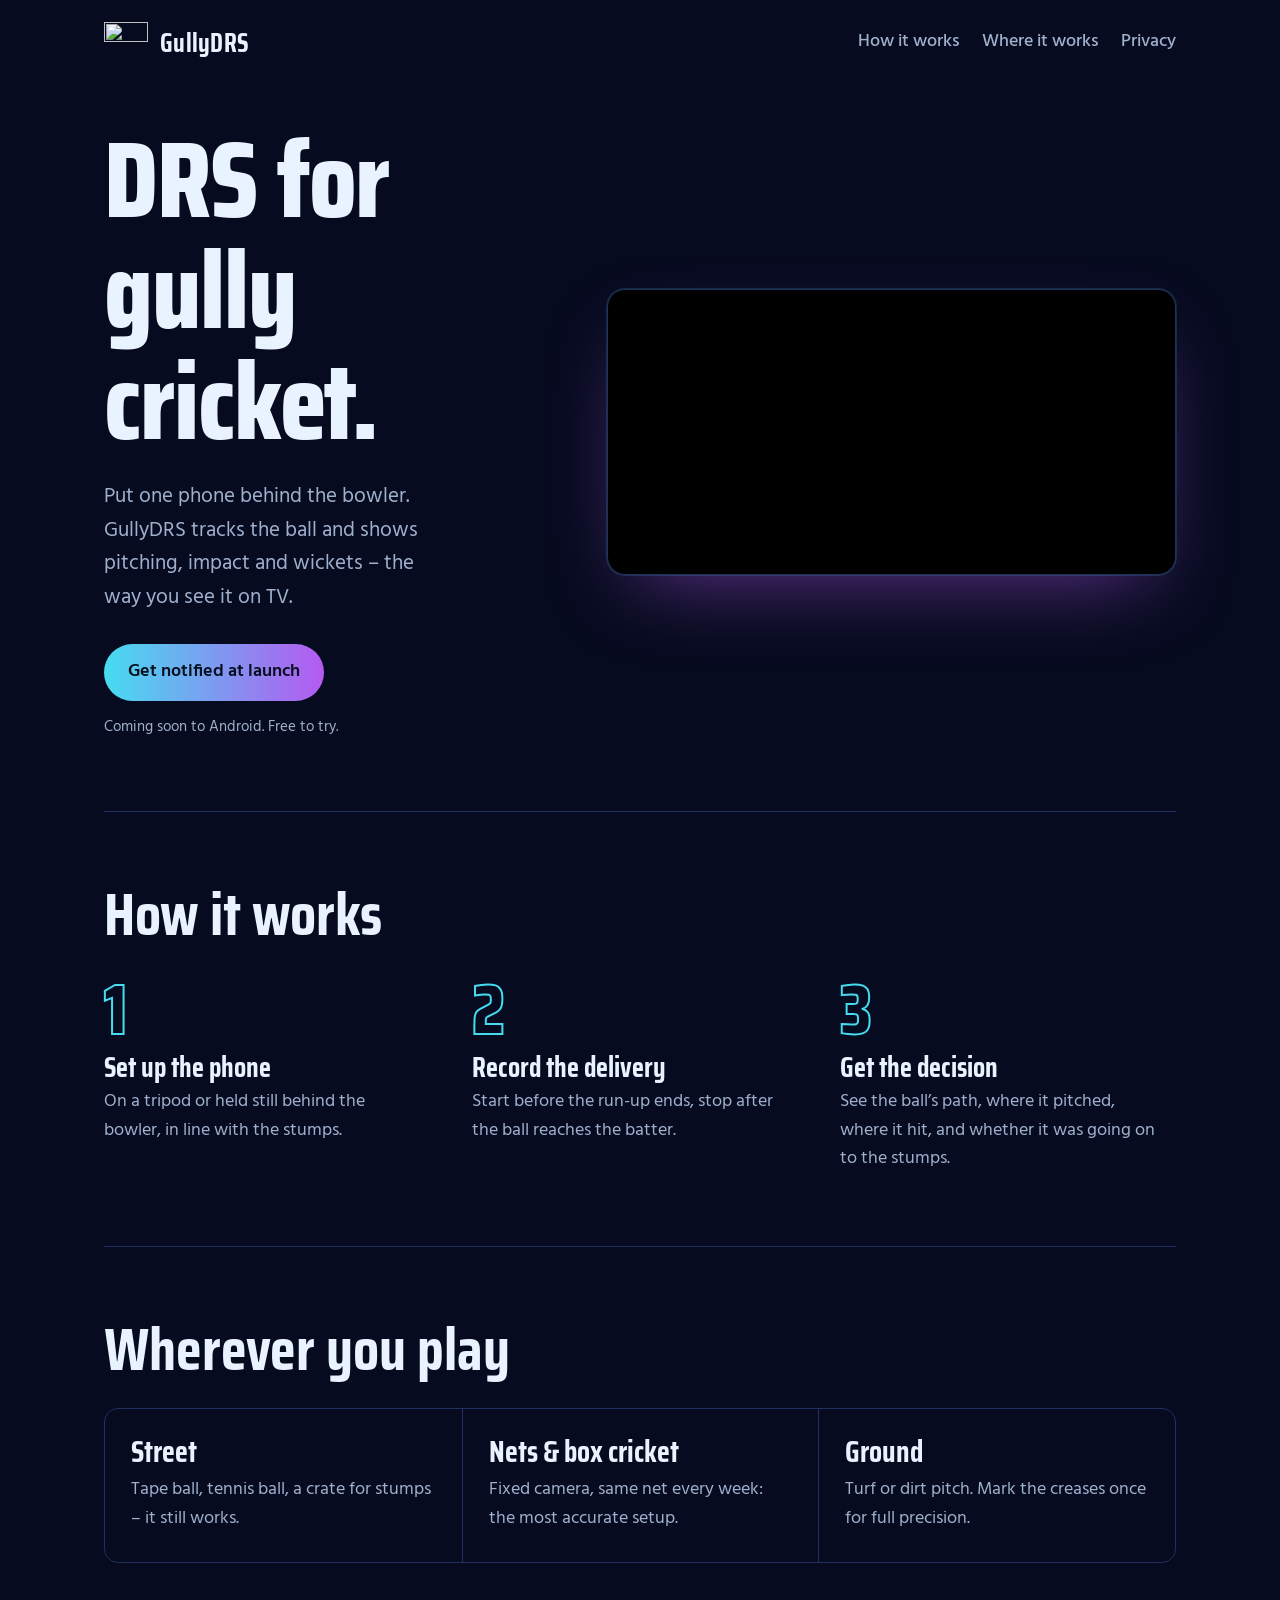
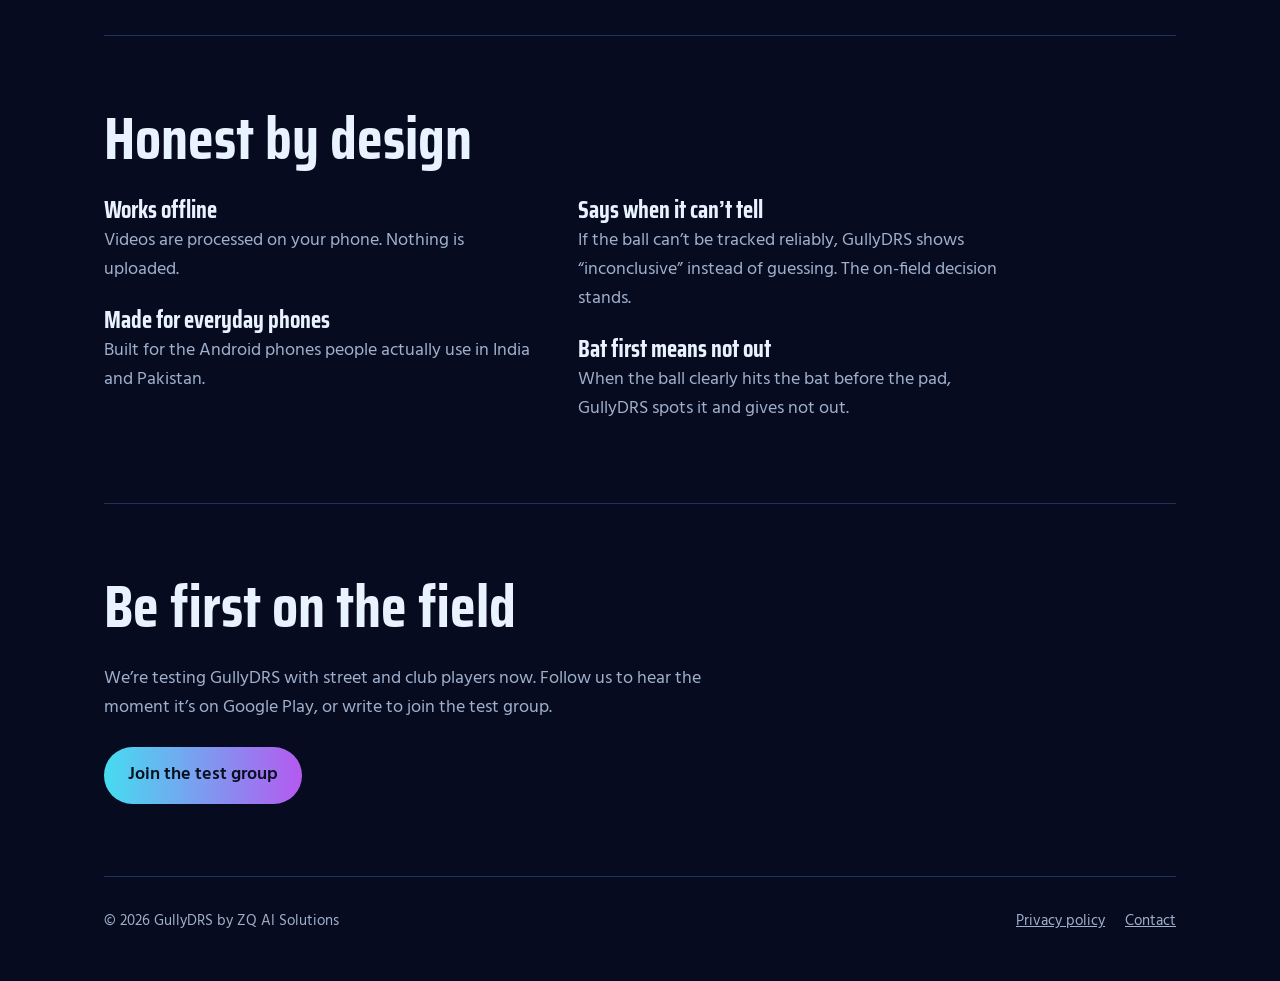
==== index.html @ 52ccbed9 "Create initial index.html for GullyDRS website Initial HTML structure for GullyDRS website, includin" ====
<!doctype html>
<html lang="en">
<head>
<meta charset="utf-8">
<meta name="viewport" content="width=device-width, initial-scale=1, viewport-fit=cover">
<title>GullyDRS – ball tracking for gully, nets and ground cricket</title>
<meta name="description" content="GullyDRS turns one phone into a decision review system. Record the delivery, get pitching, impact and wickets. Works offline on everyday Android phones.">
<meta property="og:title" content="GullyDRS – DRS for gully cricket">
<meta property="og:description" content="One phone behind the bowler. Pitching, impact, wickets – in seconds, offline.">
<meta property="og:image" content="https://gullydrs.app/assets/poster.jpg">
<link rel="icon" href="assets/logo.png">
<link rel="preconnect" href="https://fonts.googleapis.com">
<link rel="preconnect" href="https://fonts.gstatic.com" crossorigin>
<link href="https://fonts.googleapis.com/css2?family=Saira+Condensed:wght@500;700;800&family=Hind:wght@400;500;600&display=swap" rel="stylesheet">
<link rel="stylesheet" href="style.css">
</head>
<body>
<div class="wrap">
<header>
<a class="brand" href="/"><img src="assets/logo.png" alt="" width="44" height="41"><span>GullyDRS</span></a>
<nav class="nav"><a href="#how">How it works</a><a href="#pitches">Where it works</a><a href="privacy.html">Privacy</a></nav>
</header>
<main>
<div class="hero">
<div>
<h1>DRS for gully cricket.</h1>
<p class="lead">Put one phone behind the bowler. GullyDRS tracks the ball and shows pitching, impact and wickets – the way you see it on TV.</p>
<a class="cta" href="#launch">Get notified at launch</a>
<span class="note">Coming soon to Android. Free to try.</span>
</div>
<div>
<div class="replay">
<video src="assets/demo.mp4" poster="assets/poster.jpg" autoplay muted loop playsinline aria-label="A GullyDRS replay: the ball path is drawn, then pitching, impact and wickets appear"></video>
</div>
</div>
</div>
<section id="how">
<h2>How it works</h2>
<ol class="steps">
<li><h3>Set up the phone</h3><p>On a tripod or held still behind the bowler, in line with the stumps.</p></li>
<li><h3>Record the delivery</h3><p>Start before the run-up ends, stop after the ball reaches the batter.</p></li>
<li><h3>Get the decision</h3><p>See the ball’s path, where it pitched, where it hit, and whether it was going on to the stumps.</p></li>
</ol>
</section>
<section id="pitches">
<h2>Wherever you play</h2>
<div class="pitches">
<div><h3>Street</h3><p>Tape ball, tennis ball, a crate for stumps – it still works.</p></div>
<div><h3>Nets &amp; box cricket</h3><p>Fixed camera, same net every week: the most accurate setup.</p></div>
<div><h3>Ground</h3><p>Turf or dirt pitch. Mark the creases once for full precision.</p></div>
</div>
</section>
<section>
<h2>Honest by design</h2>
<div class="facts">
<p><strong>Works offline</strong>Videos are processed on your phone. Nothing is uploaded.</p>
<p><strong>Made for everyday phones</strong>Built for the Android phones people actually use in India and Pakistan.</p>
<p><strong>Says when it can’t tell</strong>If the ball can’t be tracked reliably, GullyDRS shows “inconclusive” instead of guessing. The on-field decision stands.</p>
<p><strong>Bat first means not out</strong>When the ball clearly hits the bat before the pad, GullyDRS spots it and gives not out.</p>
</div>
</section>
<section id="launch">
<h2>Be first on the field</h2>
<p style="color:var(--muted);max-width:60ch;margin:0 0 24px">We’re testing GullyDRS with street and club players now. Follow us to hear the moment it’s on Google Play, or write to join the test group.</p>
<a class="cta" href="mailto:YOUR-EMAIL@gmail.com?subject=GullyDRS%20test%20group">Join the test group</a>
</section>
</main>
<footer>
<span>© 2026 GullyDRS by ZQ AI Solutions</span>
<span style="display:flex;gap:20px"><a href="privacy.html">Privacy policy</a><a href="mailto:YOUR-EMAIL@gmail.com">Contact</a></span>
</footer>
</div>
</body>
</html>
---- style.css ----
:root {
--ink: #e9f3ff;
--muted: #9fb0cc;
--night: #070b1f;
--panel: #0f1633;
--line: #22305e;
--cyan: #46dcf0;
--purple: #b45af0;
--out: #ff4068;
--notout: #28e696;
--umpire: #ffc432;
color-scheme: dark;
}
* { box-sizing: border-box; }
html { scroll-padding-top: env(safe-area-inset-top, 0px); }
body {
margin: 0; background: var(--night); color: var(--ink);
font: 400 18px/1.6 Hind, "Segoe UI", system-ui, sans-serif;
padding-top: env(safe-area-inset-top, 0px); padding-bottom: env(safe-area-inset-bottom, 0px);
}
a { color: var(--cyan); }
a:focus-visible, button:focus-visible { outline: 3px solid var(--cyan); outline-offset: 3px; border-radius: 4px; }
.wrap { max-width: 1120px; margin: 0 auto; padding: 0 24px; }
h1, h2, h3 { font-family: "Saira Condensed", "Arial Narrow", sans-serif; line-height: 1.02; margin: 0; }
/* header */
header { display: flex; align-items: center; justify-content: space-between; padding: 22px 0; }
.brand { display: flex; align-items: center; gap: 12px; text-decoration: none; color: var(--ink); }
.brand img { width: 44px; height: auto; }
.brand span { font: 700 26px/1 "Saira Condensed", sans-serif; letter-spacing: .01em; }
.nav a { color: var(--muted); text-decoration: none; margin-left: 22px; font-weight: 500; }
.nav a:hover { color: var(--ink); }
/* hero: the review itself is the hero */
.hero { display: grid; grid-template-columns: 1fr 1.25fr; gap: 48px; align-items: center; padding: 40px 0 72px; }
.hero h1 { font-size: clamp(56px, 8.5vw, 112px); font-weight: 800; letter-spacing: -.01em; }
.hero p.lead { font-size: 21px; color: var(--muted); max-width: 30ch; margin: 22px 0 30px; }
.cta { display: inline-block; padding: 14px 24px; border-radius: 999px; font-weight: 600; text-decoration: none;
color: #06101f; background: linear-gradient(90deg, var(--cyan), var(--purple)); }
.note { display: block; margin-top: 14px; color: var(--muted); font-size: 15px; }
.replay { position: relative; border-radius: 18px; overflow: hidden; border: 1px solid var(--line);
box-shadow: 0 0 0 1px rgba(70,220,240,.15), 0 30px 80px -30px rgba(180,90,240,.55); background: #000; }
.replay video { display: block; width: 100%; height: auto; }
section { padding: 72px 0; border-top: 1px solid var(--line); }
section h2 { font-size: clamp(38px, 5vw, 60px); font-weight: 700; margin-bottom: 28px; }
/* steps: a real sequence, so it is numbered */
ol.steps { list-style: none; padding: 0; margin: 0; display: grid; grid-template-columns: repeat(3, 1fr); gap: 32px; counter-reset: s; }
ol.steps li { counter-increment: s; }
ol.steps li::before { content: counter(s); display: block; font: 800 72px/1 "Saira Condensed", sans-serif;
color: transparent; -webkit-text-stroke: 2px var(--cyan); margin-bottom: 8px; }
ol.steps h3 { font-size: 28px; margin-bottom: 6px; }
ol.steps p { margin: 0; color: var(--muted); max-width: 32ch; }
.pitches { display: grid; grid-template-columns: repeat(3, 1fr); gap: 0; border: 1px solid var(--line); border-radius: 14px; overflow: hidden; }
.pitches div { padding: 28px 26px; }
.pitches div + div { border-left: 1px solid var(--line); }
.pitches h3 { font-size: 30px; margin-bottom: 8px; }
.pitches p { margin: 0; color: var(--muted); }
.facts { columns: 2; column-gap: 48px; max-width: 900px; }
.facts p { break-inside: avoid; margin: 0 0 22px; }
.facts strong { display: block; font: 700 24px/1.1 "Saira Condensed", sans-serif; color: var(--ink); margin-bottom: 4px; }
.facts p { color: var(--muted); }
footer { border-top: 1px solid var(--line); padding: 32px 0 48px; color: var(--muted); font-size: 15px;
display: flex; justify-content: space-between; flex-wrap: wrap; gap: 12px; }
footer a { color: var(--muted); }
@media (max-width: 860px) {
.hero { grid-template-columns: 1fr; padding-top: 16px; }
.hero p.lead { max-width: none; }
ol.steps, .pitches { grid-template-columns: 1fr; }
.pitches div + div { border-left: 0; border-top: 1px solid var(--line); }
.facts { columns: 1; }
.nav a:not(:last-child) { display: none; }
}
@media (prefers-reduced-motion: reduce) { .replay video { display: none; } .replay { background: url(assets/poster.jpg) center/cover; aspect-ratio: 970/764; } }
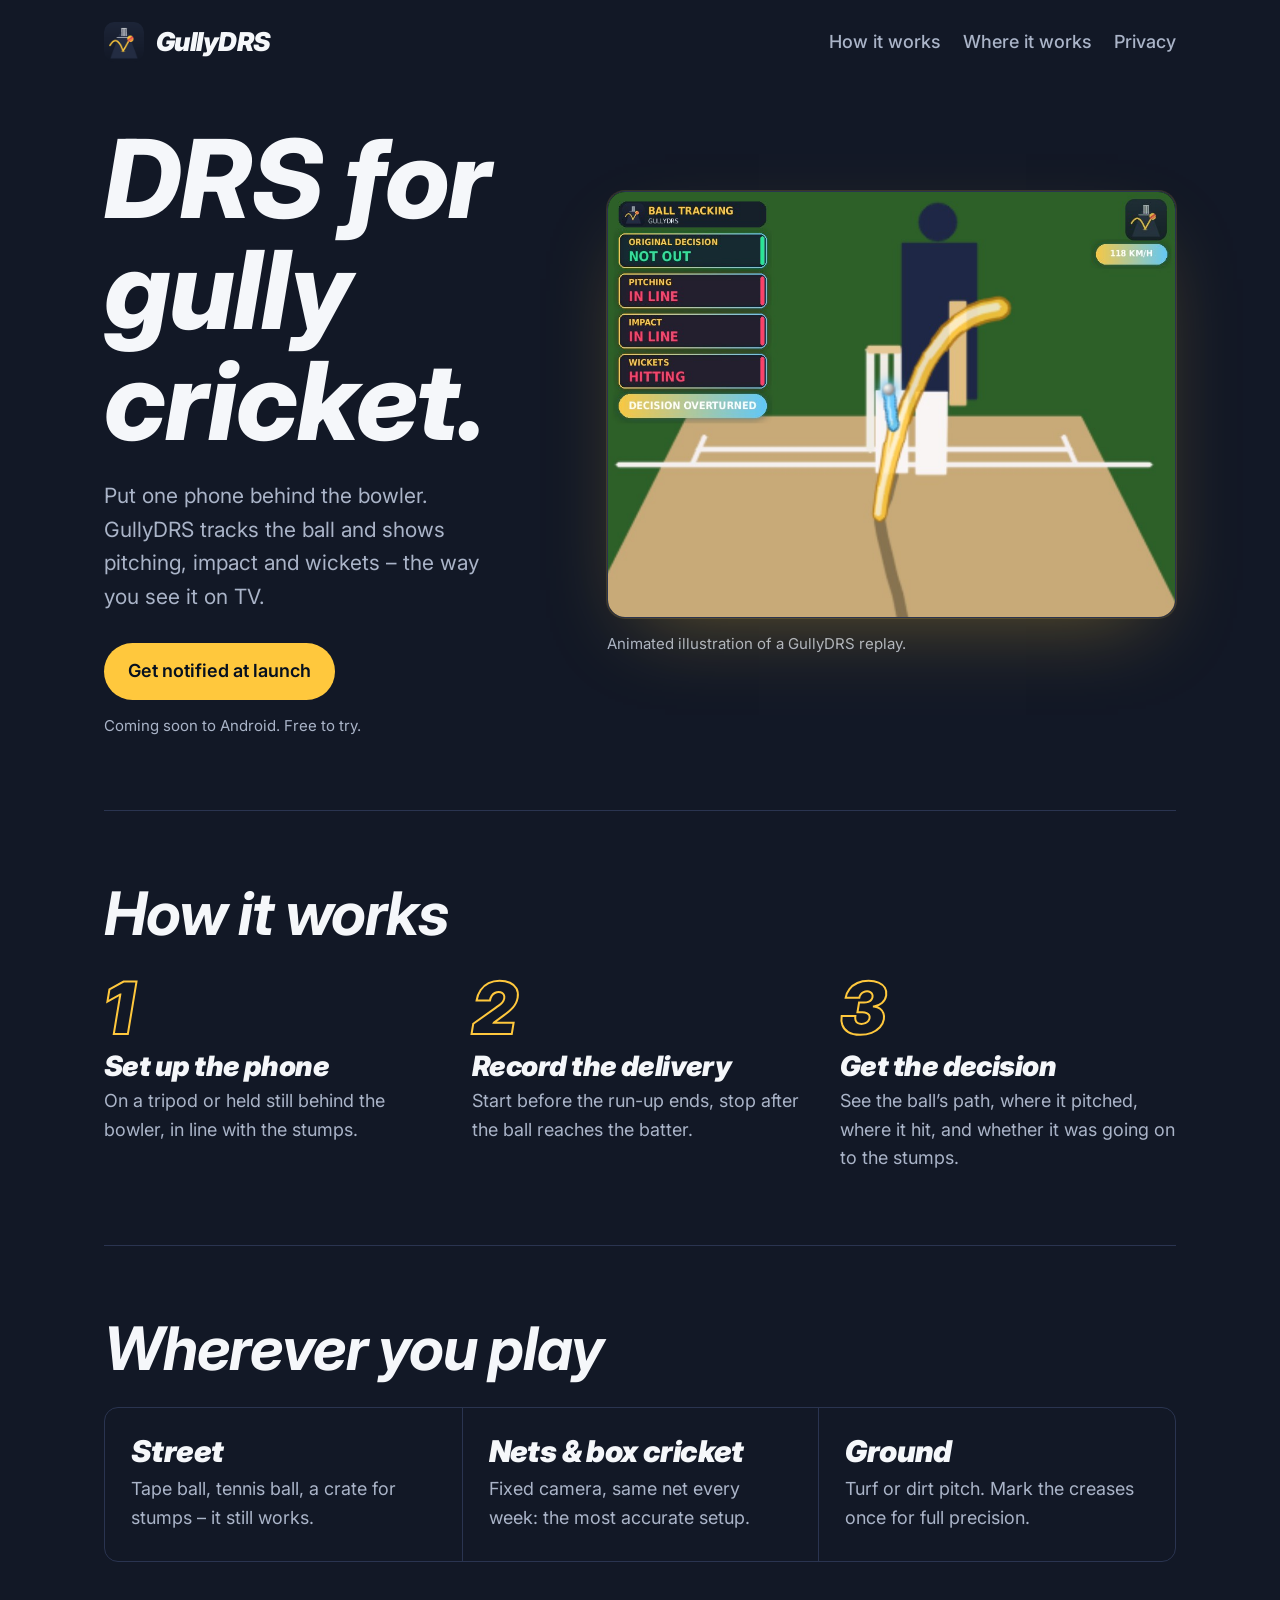
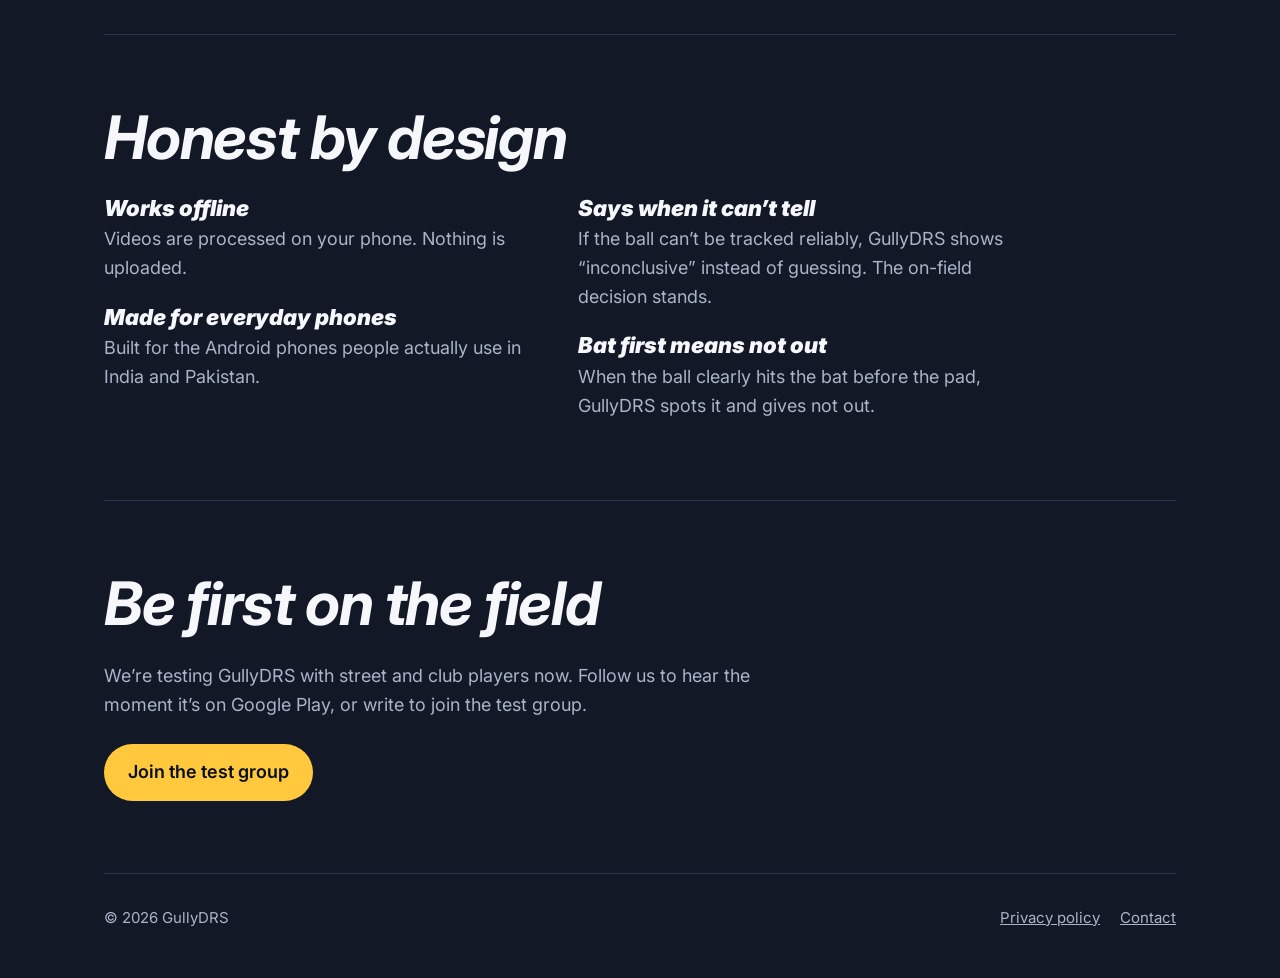
==== commit c23763d8: "Add files via upload" ====
--- a/index.html
+++ b/index.html
@@ -8,16 +8,16 @@
 <meta property="og:title" content="GullyDRS – DRS for gully cricket">
 <meta property="og:description" content="One phone behind the bowler. Pitching, impact, wickets – in seconds, offline.">
 <meta property="og:image" content="https://gullydrs.app/assets/poster.jpg">
-<link rel="icon" href="assets/logo.png">
+<link rel="icon" href="assets/favicon.png">
 <link rel="preconnect" href="https://fonts.googleapis.com">
 <link rel="preconnect" href="https://fonts.gstatic.com" crossorigin>
-<link href="https://fonts.googleapis.com/css2?family=Saira+Condensed:wght@500;700;800&family=Hind:wght@400;500;600&display=swap" rel="stylesheet">
+<link href="https://fonts.googleapis.com/css2?family=Inter:ital,wght@0,400;0,500;0,600;1,900&display=swap" rel="stylesheet">
 <link rel="stylesheet" href="style.css">
 </head>
 <body>
 <div class="wrap">
 <header>
-<a class="brand" href="/"><img src="assets/logo.png" alt="" width="44" height="41"><span>GullyDRS</span></a>
+<a class="brand" href="/"><img src="assets/logo.png" alt="" width="40" height="40"><span>GullyDRS</span></a>
 <nav class="nav"><a href="#how">How it works</a><a href="#pitches">Where it works</a><a href="privacy.html">Privacy</a></nav>
 </header>
 <main>
@@ -30,8 +30,9 @@
 </div>
 <div>
 <div class="replay">
-<video src="assets/demo.mp4" poster="assets/poster.jpg" autoplay muted loop playsinline aria-label="A GullyDRS replay: the ball path is drawn, then pitching, impact and wickets appear"></video>
+<video src="assets/demo.mp4" poster="assets/poster.jpg" autoplay muted loop playsinline aria-label="An animated GullyDRS replay: the ball path is drawn, then pitching, impact and wickets appear"></video>
 </div>
+<p class="note">Animated illustration of a GullyDRS replay.</p>
 </div>
 </div>
 <section id="how">
@@ -62,12 +63,12 @@
 <section id="launch">
 <h2>Be first on the field</h2>
 <p style="color:var(--muted);max-width:60ch;margin:0 0 24px">We’re testing GullyDRS with street and club players now. Follow us to hear the moment it’s on Google Play, or write to join the test group.</p>
-<a class="cta" href="mailto:YOUR-EMAIL@gmail.com?subject=GullyDRS%20test%20group">Join the test group</a>
+<a class="cta" href="mailto:hello@gullydrs.app?subject=GullyDRS%20test%20group">Join the test group</a>
 </section>
 </main>
 <footer>
-<span>© 2026 GullyDRS by ZQ AI Solutions</span>
-<span style="display:flex;gap:20px"><a href="privacy.html">Privacy policy</a><a href="mailto:YOUR-EMAIL@gmail.com">Contact</a></span>
+<span>© 2026 GullyDRS</span>
+<span style="display:flex;gap:20px"><a href="privacy.html">Privacy policy</a><a href="mailto:hello@gullydrs.app">Contact</a></span>
 </footer>
 </div>
 </body>
--- a/style.css
+++ b/style.css
@@ -1,11 +1,11 @@
 :root {
---ink: #e9f3ff;
---muted: #9fb0cc;
---night: #070b1f;
---panel: #0f1633;
---line: #22305e;
---cyan: #46dcf0;
---purple: #b45af0;
+--ink: #f5f7fa;
+--muted: #aab4c8;
+--night: #121826;
+--panel: #1d2538;
+--line: #2a3450;
+--cyan: #ffc83d;
+--purple: #ffc83d;
 --out: #ff4068;
 --notout: #28e696;
 --umpire: #ffc432;
@@ -15,18 +15,18 @@
 html { scroll-padding-top: env(safe-area-inset-top, 0px); }
 body {
 margin: 0; background: var(--night); color: var(--ink);
-font: 400 18px/1.6 Hind, "Segoe UI", system-ui, sans-serif;
+font: 400 18px/1.6 Inter, "Segoe UI", system-ui, sans-serif;
 padding-top: env(safe-area-inset-top, 0px); padding-bottom: env(safe-area-inset-bottom, 0px);
 }
 a { color: var(--cyan); }
 a:focus-visible, button:focus-visible { outline: 3px solid var(--cyan); outline-offset: 3px; border-radius: 4px; }
 .wrap { max-width: 1120px; margin: 0 auto; padding: 0 24px; }
-h1, h2, h3 { font-family: "Saira Condensed", "Arial Narrow", sans-serif; line-height: 1.02; margin: 0; }
+h1, h2, h3 { font-family: Inter, "Segoe UI", sans-serif; line-height: 1.02; font-style: italic; font-weight: 900; letter-spacing: -.02em; margin: 0; }
 /* header */
 header { display: flex; align-items: center; justify-content: space-between; padding: 22px 0; }
 .brand { display: flex; align-items: center; gap: 12px; text-decoration: none; color: var(--ink); }
-.brand img { width: 44px; height: auto; }
-.brand span { font: 700 26px/1 "Saira Condensed", sans-serif; letter-spacing: .01em; }
+.brand img { width: 40px; height: 40px; border-radius: 10px; }
+.brand span { font: italic 900 26px/1 Inter, sans-serif; letter-spacing: -.02em; }
 .nav a { color: var(--muted); text-decoration: none; margin-left: 22px; font-weight: 500; }
 .nav a:hover { color: var(--ink); }
 /* hero: the review itself is the hero */
@@ -37,14 +37,14 @@
 color: #06101f; background: linear-gradient(90deg, var(--cyan), var(--purple)); }
 .note { display: block; margin-top: 14px; color: var(--muted); font-size: 15px; }
 .replay { position: relative; border-radius: 18px; overflow: hidden; border: 1px solid var(--line);
-box-shadow: 0 0 0 1px rgba(70,220,240,.15), 0 30px 80px -30px rgba(180,90,240,.55); background: #000; }
+box-shadow: 0 0 0 1px rgba(255,200,61,.15), 0 30px 80px -30px rgba(255,200,61,.35); background: #000; }
 .replay video { display: block; width: 100%; height: auto; }
 section { padding: 72px 0; border-top: 1px solid var(--line); }
 section h2 { font-size: clamp(38px, 5vw, 60px); font-weight: 700; margin-bottom: 28px; }
 /* steps: a real sequence, so it is numbered */
 ol.steps { list-style: none; padding: 0; margin: 0; display: grid; grid-template-columns: repeat(3, 1fr); gap: 32px; counter-reset: s; }
 ol.steps li { counter-increment: s; }
-ol.steps li::before { content: counter(s); display: block; font: 800 72px/1 "Saira Condensed", sans-serif;
+ol.steps li::before { content: counter(s); display: block; font: italic 900 72px/1 Inter, sans-serif;
 color: transparent; -webkit-text-stroke: 2px var(--cyan); margin-bottom: 8px; }
 ol.steps h3 { font-size: 28px; margin-bottom: 6px; }
 ol.steps p { margin: 0; color: var(--muted); max-width: 32ch; }
@@ -55,7 +55,7 @@
 .pitches p { margin: 0; color: var(--muted); }
 .facts { columns: 2; column-gap: 48px; max-width: 900px; }
 .facts p { break-inside: avoid; margin: 0 0 22px; }
-.facts strong { display: block; font: 700 24px/1.1 "Saira Condensed", sans-serif; color: var(--ink); margin-bottom: 4px; }
+.facts strong { display: block; font: italic 900 22px/1.15 Inter, sans-serif; color: var(--ink); margin-bottom: 4px; }
 .facts p { color: var(--muted); }
 footer { border-top: 1px solid var(--line); padding: 32px 0 48px; color: var(--muted); font-size: 15px;
 display: flex; justify-content: space-between; flex-wrap: wrap; gap: 12px; }
@@ -68,4 +68,4 @@
 .facts { columns: 1; }
 .nav a:not(:last-child) { display: none; }
 }
-@media (prefers-reduced-motion: reduce) { .replay video { display: none; } .replay { background: url(assets/poster.jpg) center/cover; aspect-ratio: 970/764; } }
+@media (prefers-reduced-motion: reduce) { .replay video { display: none; } .replay { background: url(assets/poster.jpg) center/cover; aspect-ratio: 4/3; } }
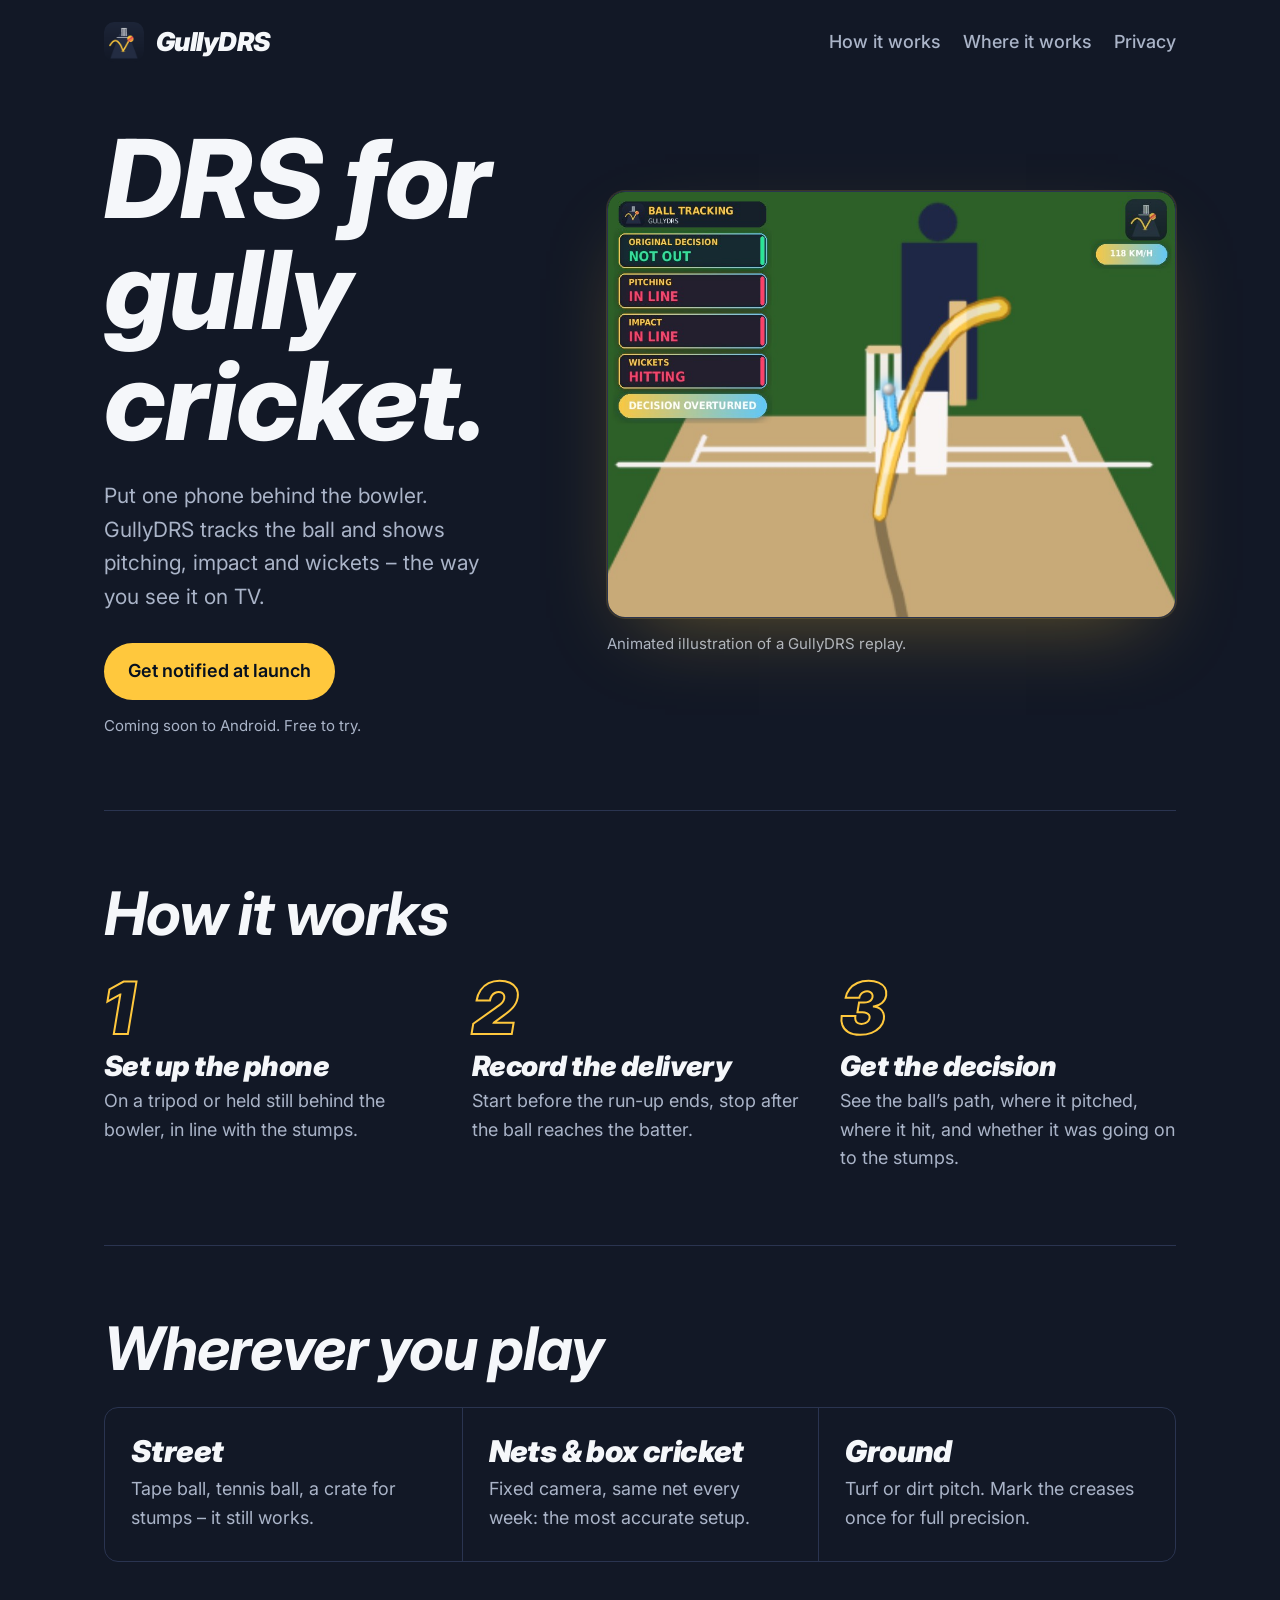
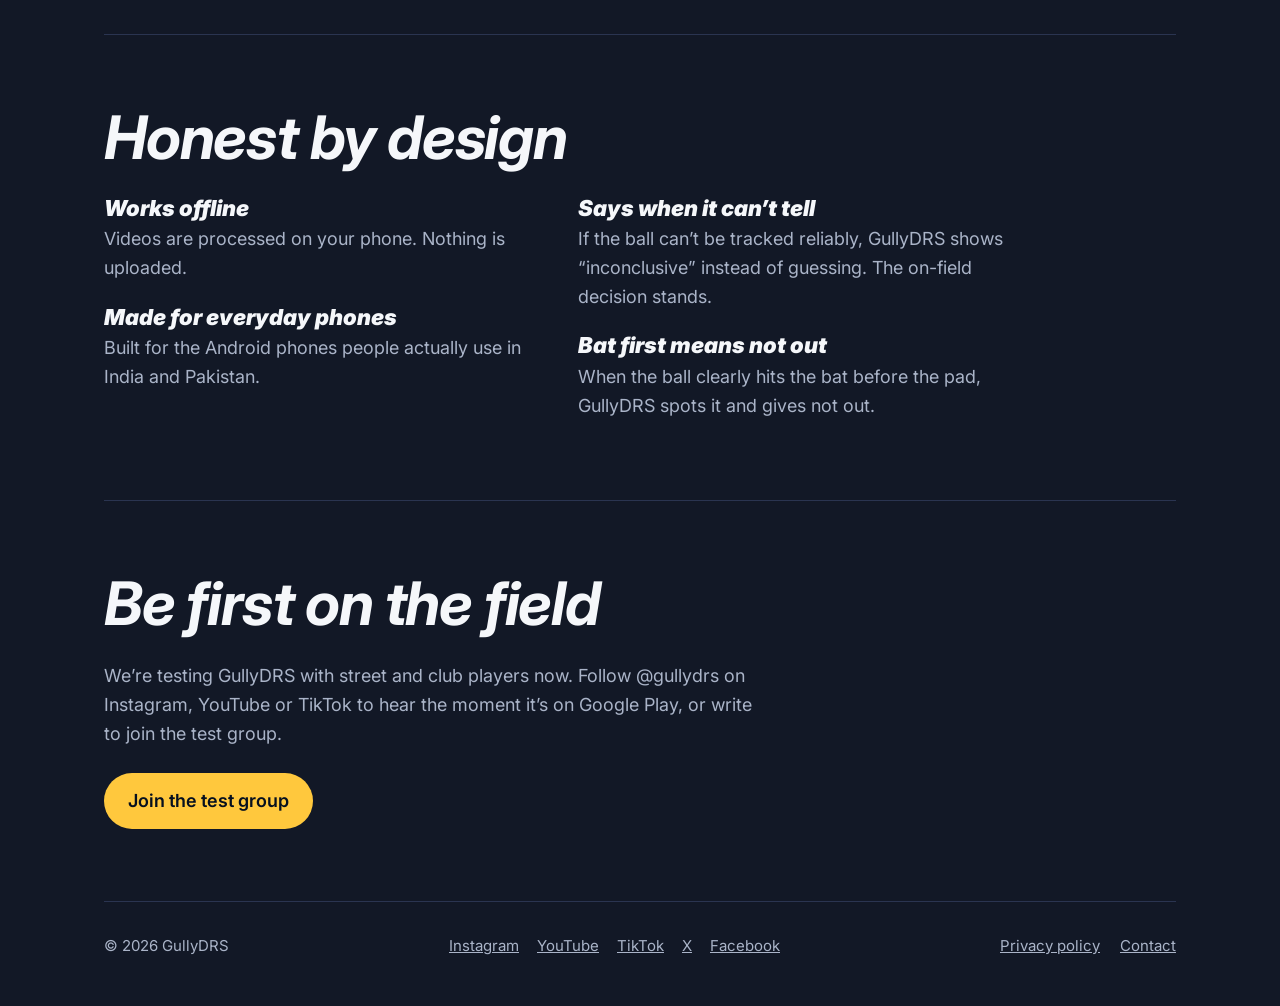
==== commit 48f6d6aa: "Add initial HTML structure for GullyDRS website This file contains the initial HTML structure and co" ====
--- a/index.html
+++ b/index.html
@@ -62,12 +62,13 @@
 </section>
 <section id="launch">
 <h2>Be first on the field</h2>
-<p style="color:var(--muted);max-width:60ch;margin:0 0 24px">We’re testing GullyDRS with street and club players now. Follow us to hear the moment it’s on Google Play, or write to join the test group.</p>
+<p style="color:var(--muted);max-width:60ch;margin:0 0 24px">We’re testing GullyDRS with street and club players now. Follow @gullydrs on Instagram, YouTube or TikTok to hear the moment it’s on Google Play, or write to join the test group.</p>
 <a class="cta" href="mailto:hello@gullydrs.app?subject=GullyDRS%20test%20group">Join the test group</a>
 </section>
 </main>
 <footer>
 <span>© 2026 GullyDRS</span>
+<nav aria-label="GullyDRS on social media" style="display:flex;flex-wrap:wrap;gap:18px"><a href="https://www.instagram.com/gullydrs/" rel="me noopener">Instagram</a><a href="https://www.youtube.com/@gullydrs" rel="me noopener">YouTube</a><a href="https://www.tiktok.com/@gullydrs" rel="me noopener">TikTok</a><a href="https://x.com/gullydrs" rel="me noopener">X</a><a href="https://www.facebook.com/profile.php?id=61596117822219" rel="me noopener">Facebook</a></nav>
 <span style="display:flex;gap:20px"><a href="privacy.html">Privacy policy</a><a href="mailto:hello@gullydrs.app">Contact</a></span>
 </footer>
 </div>
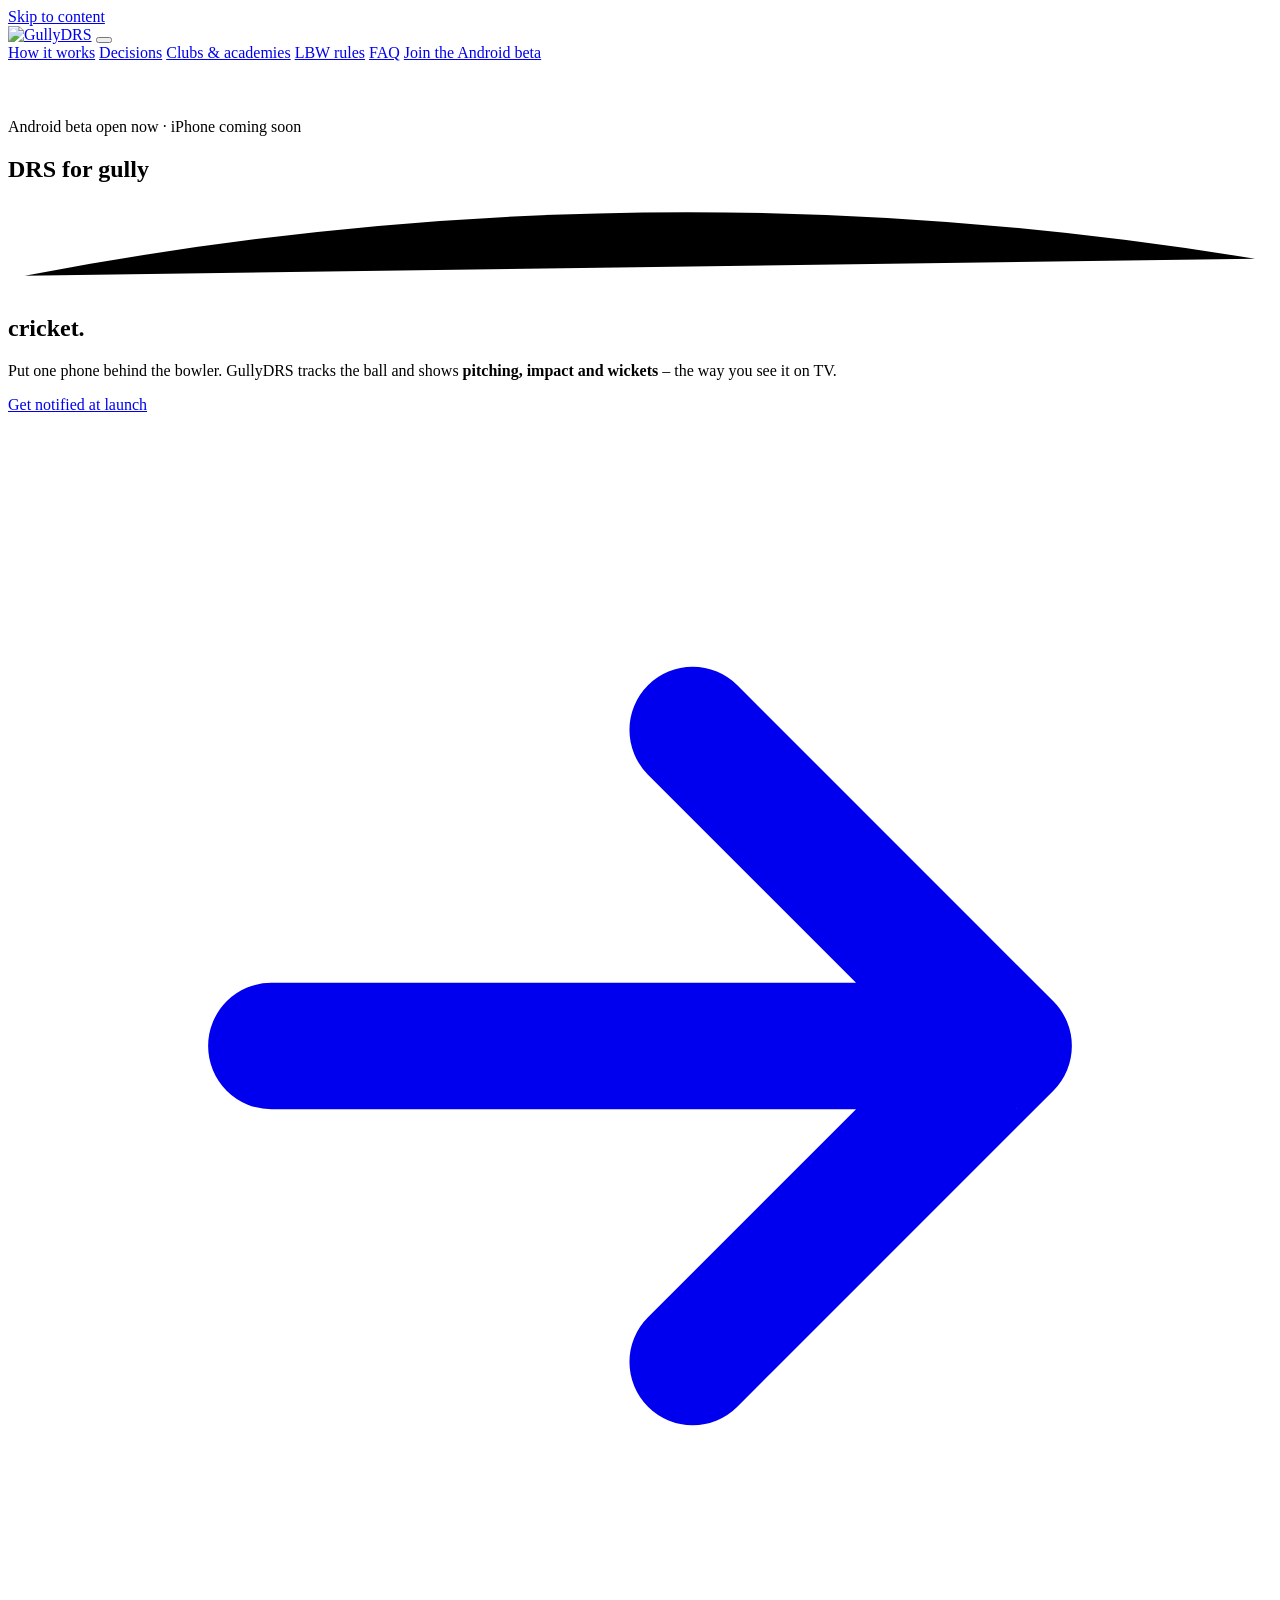
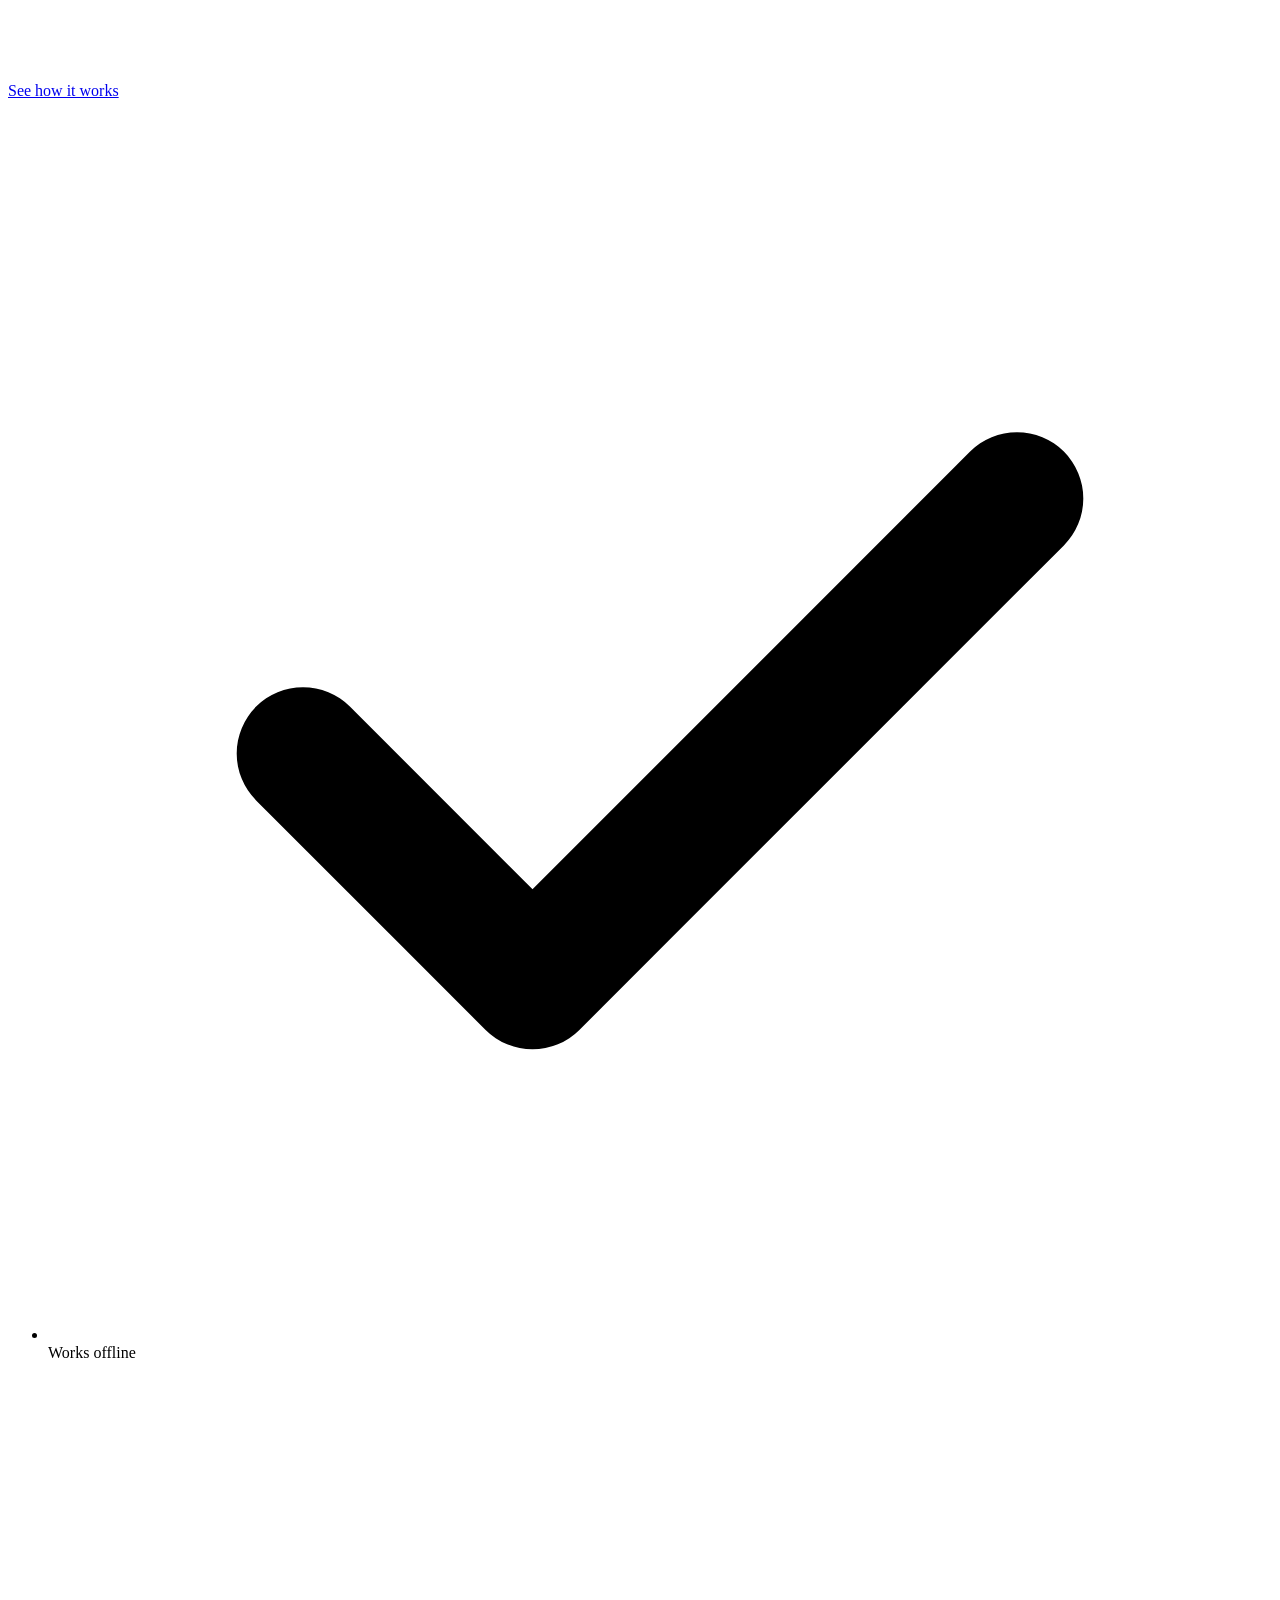
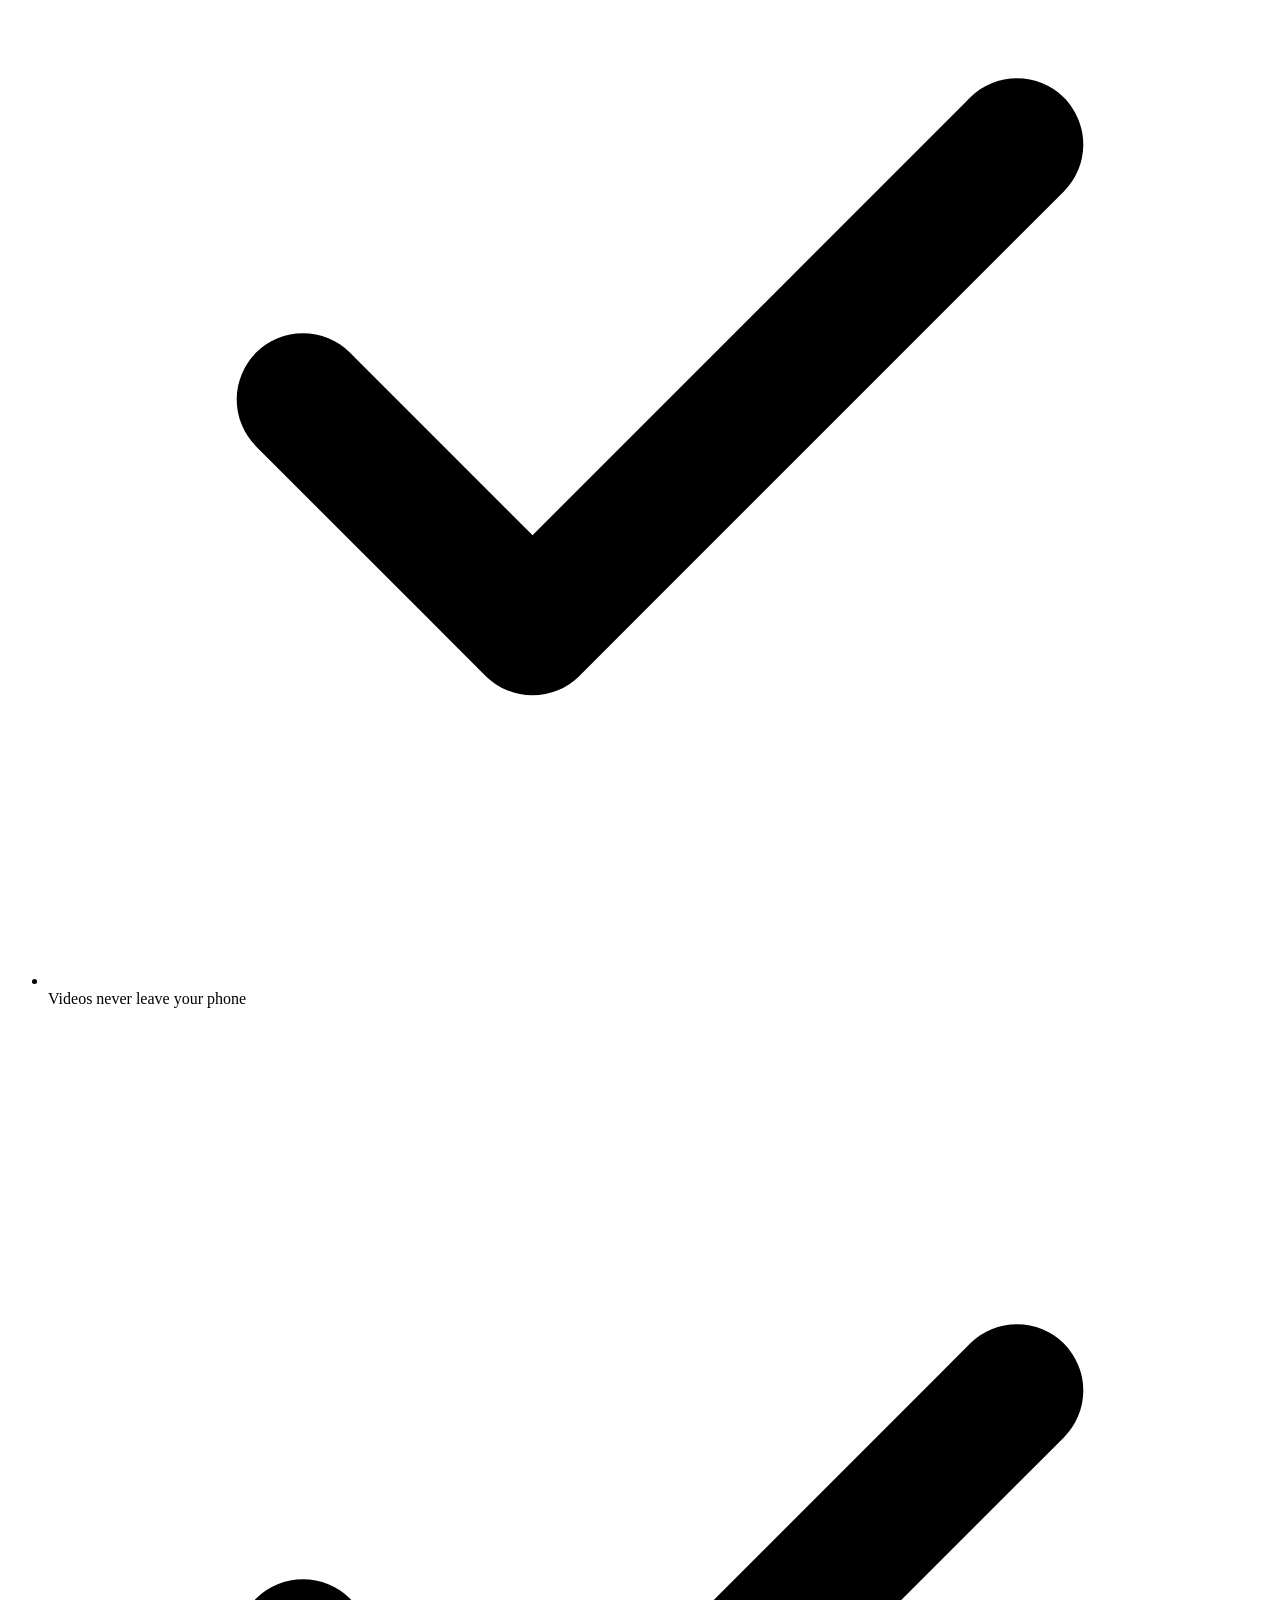
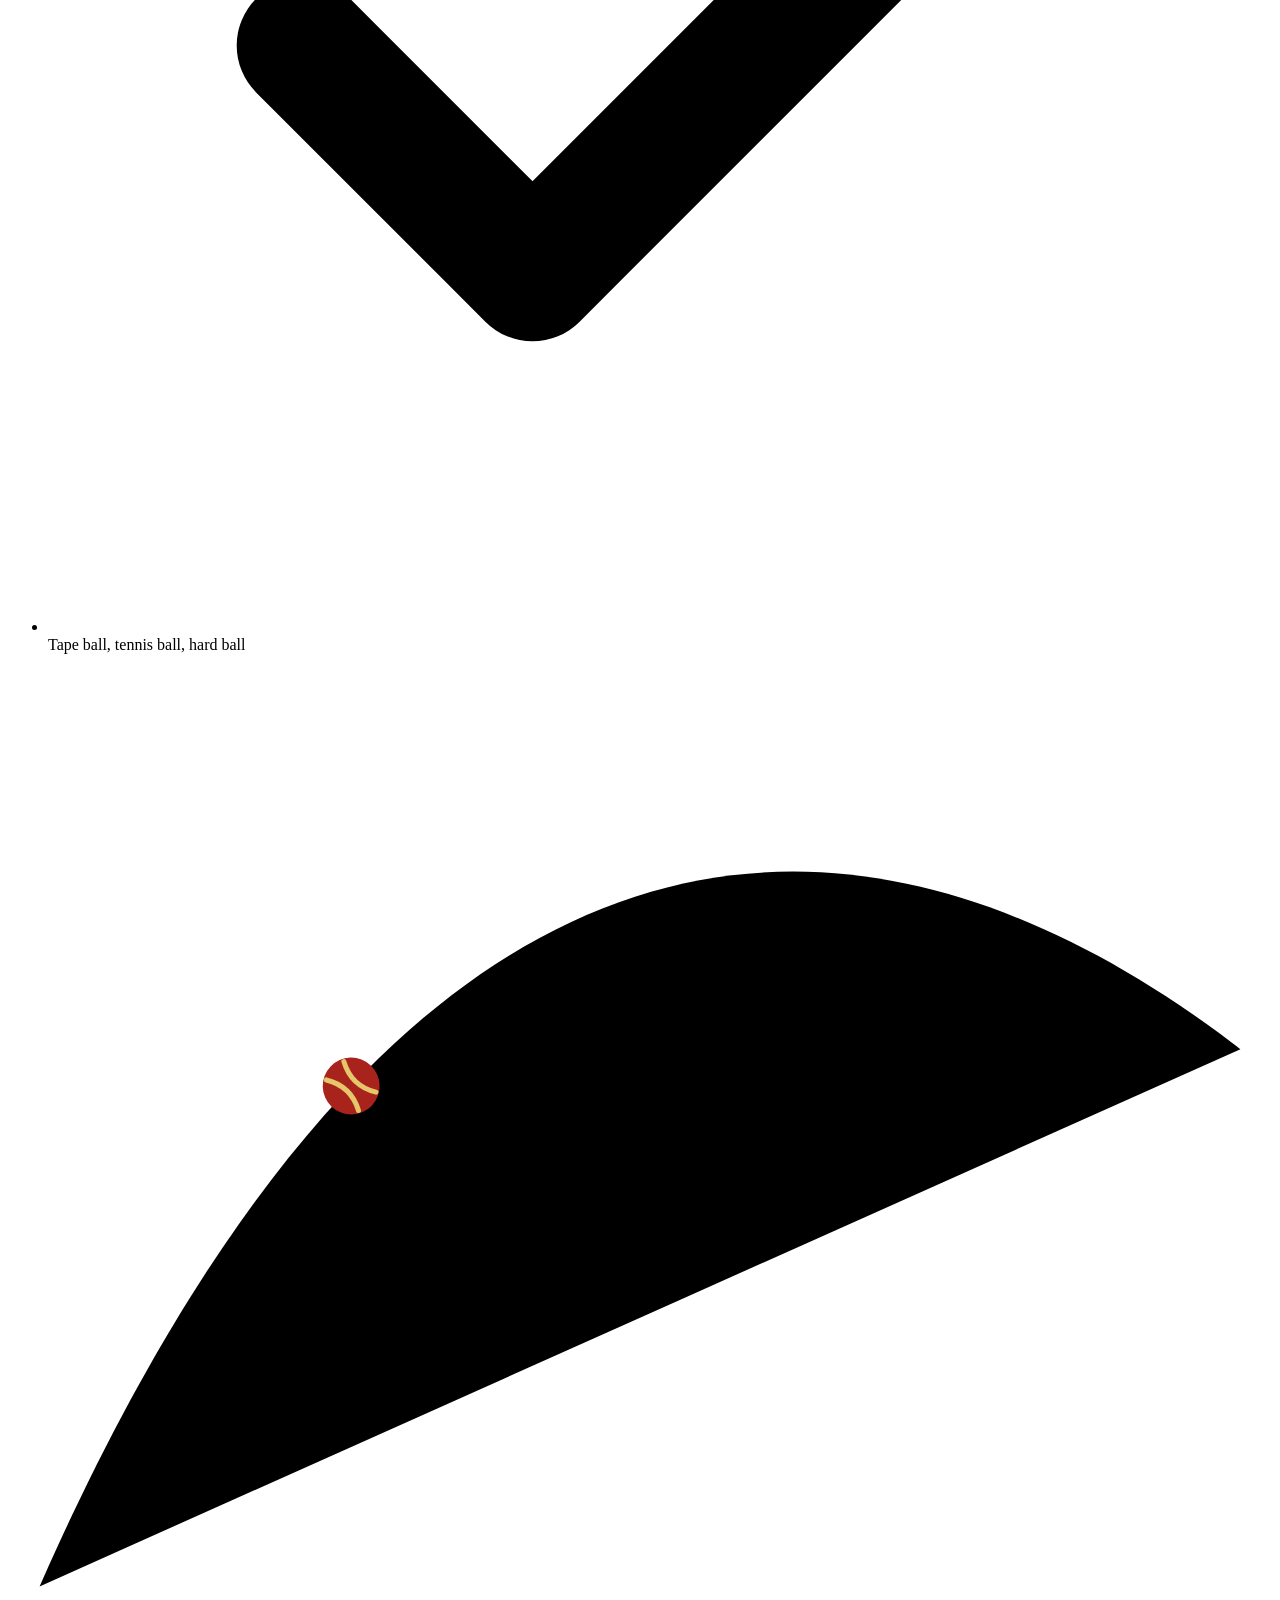
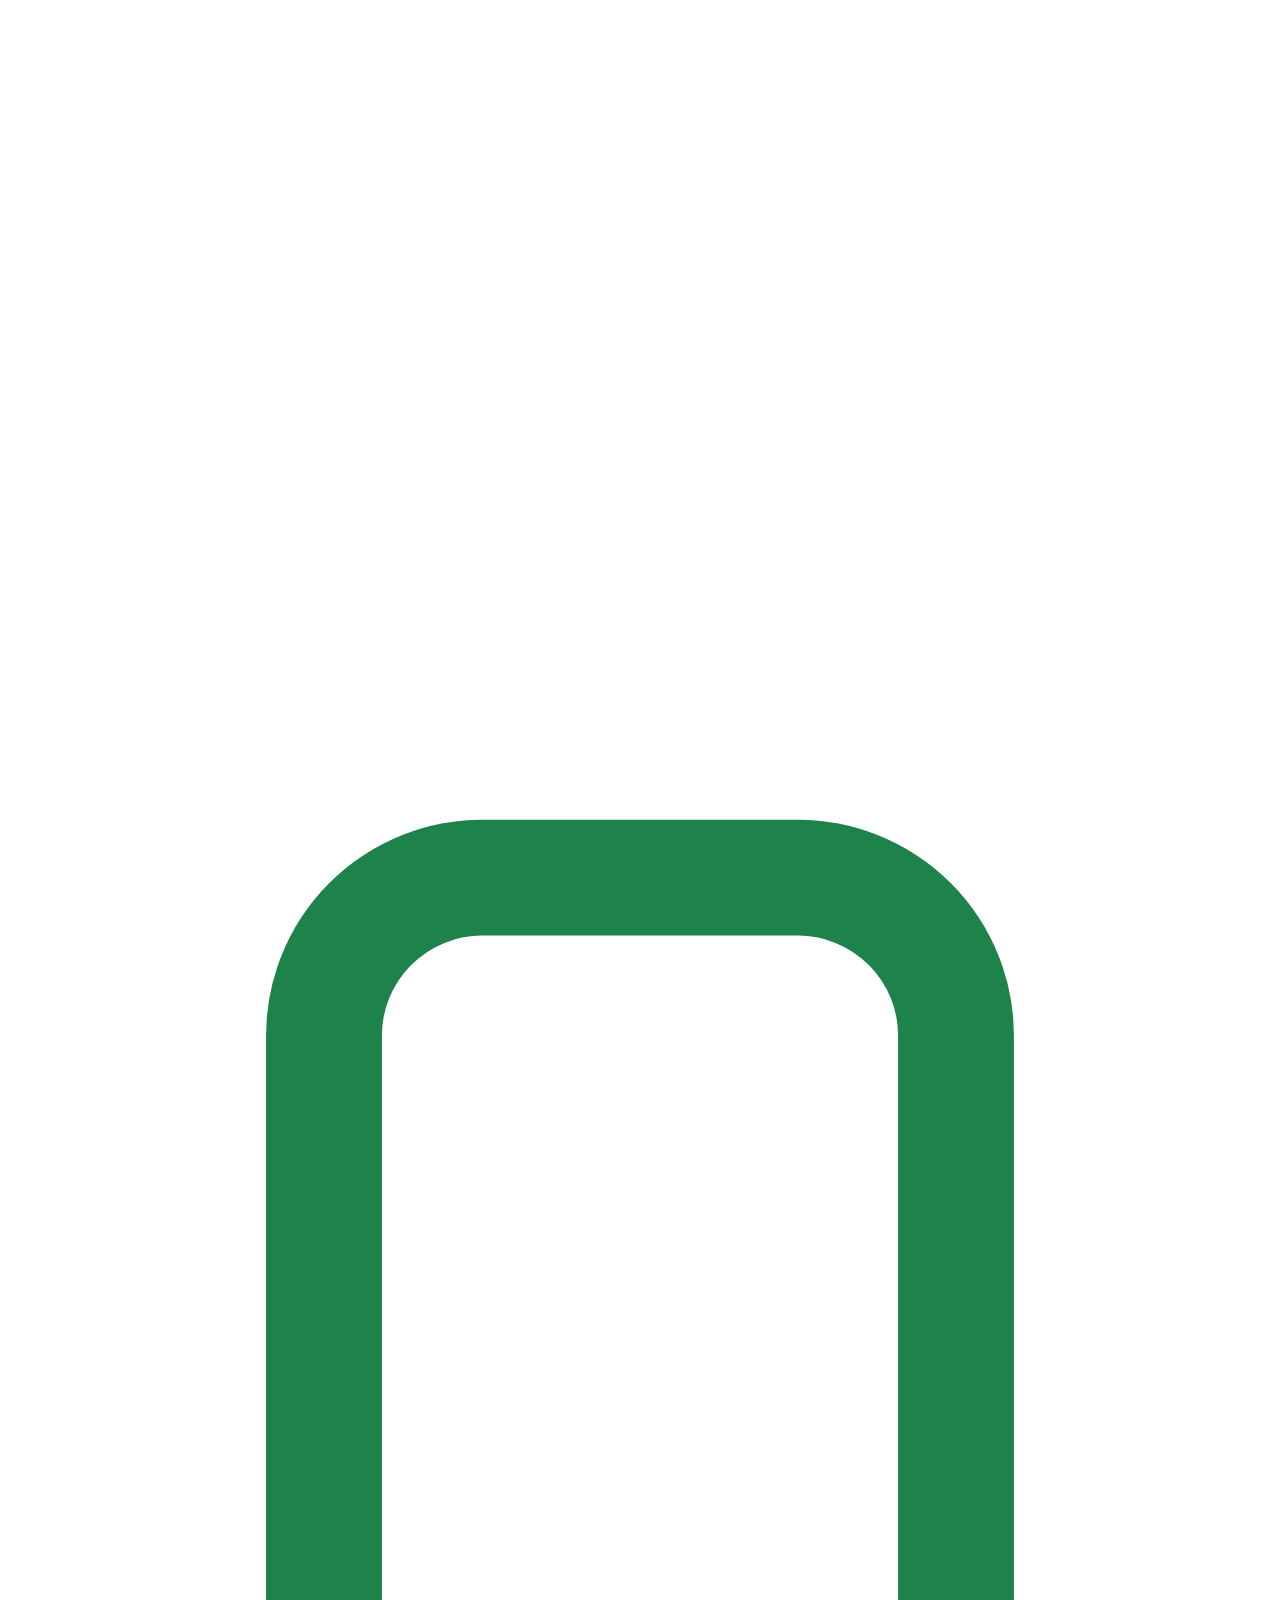
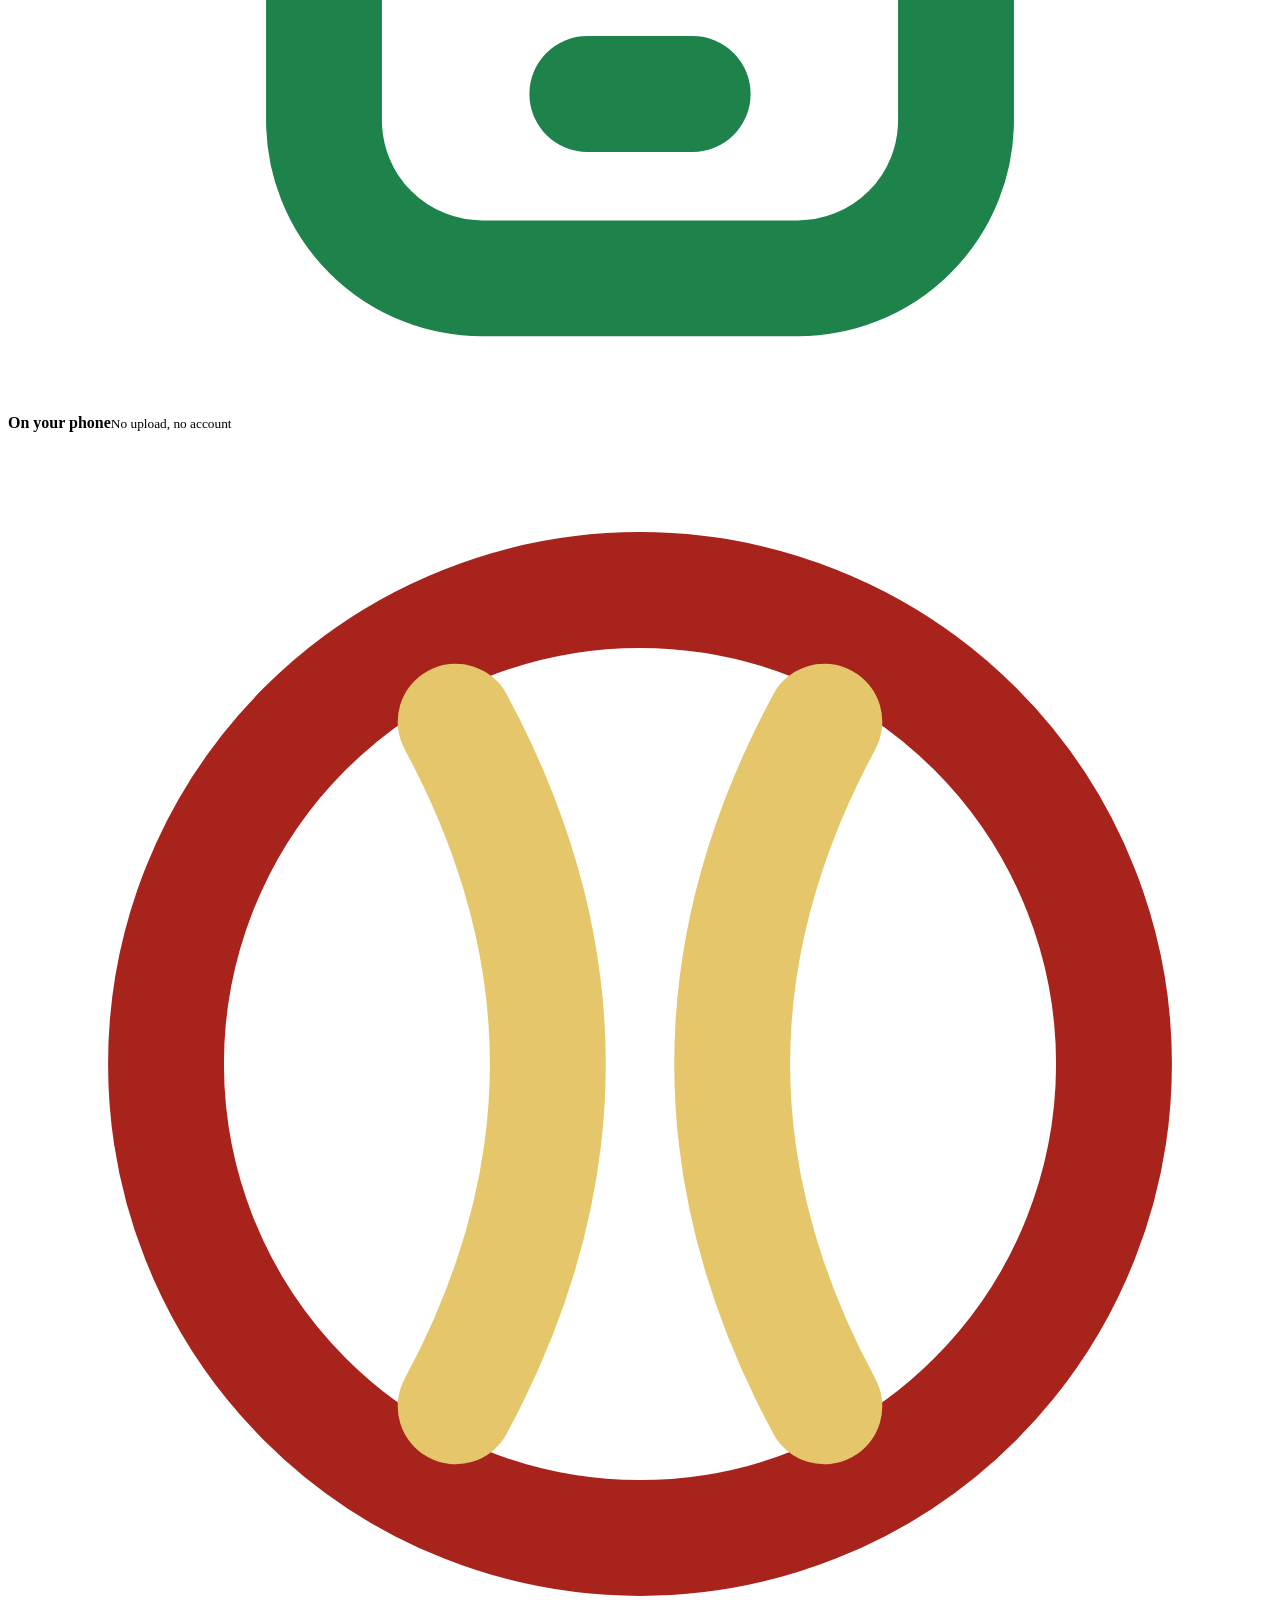
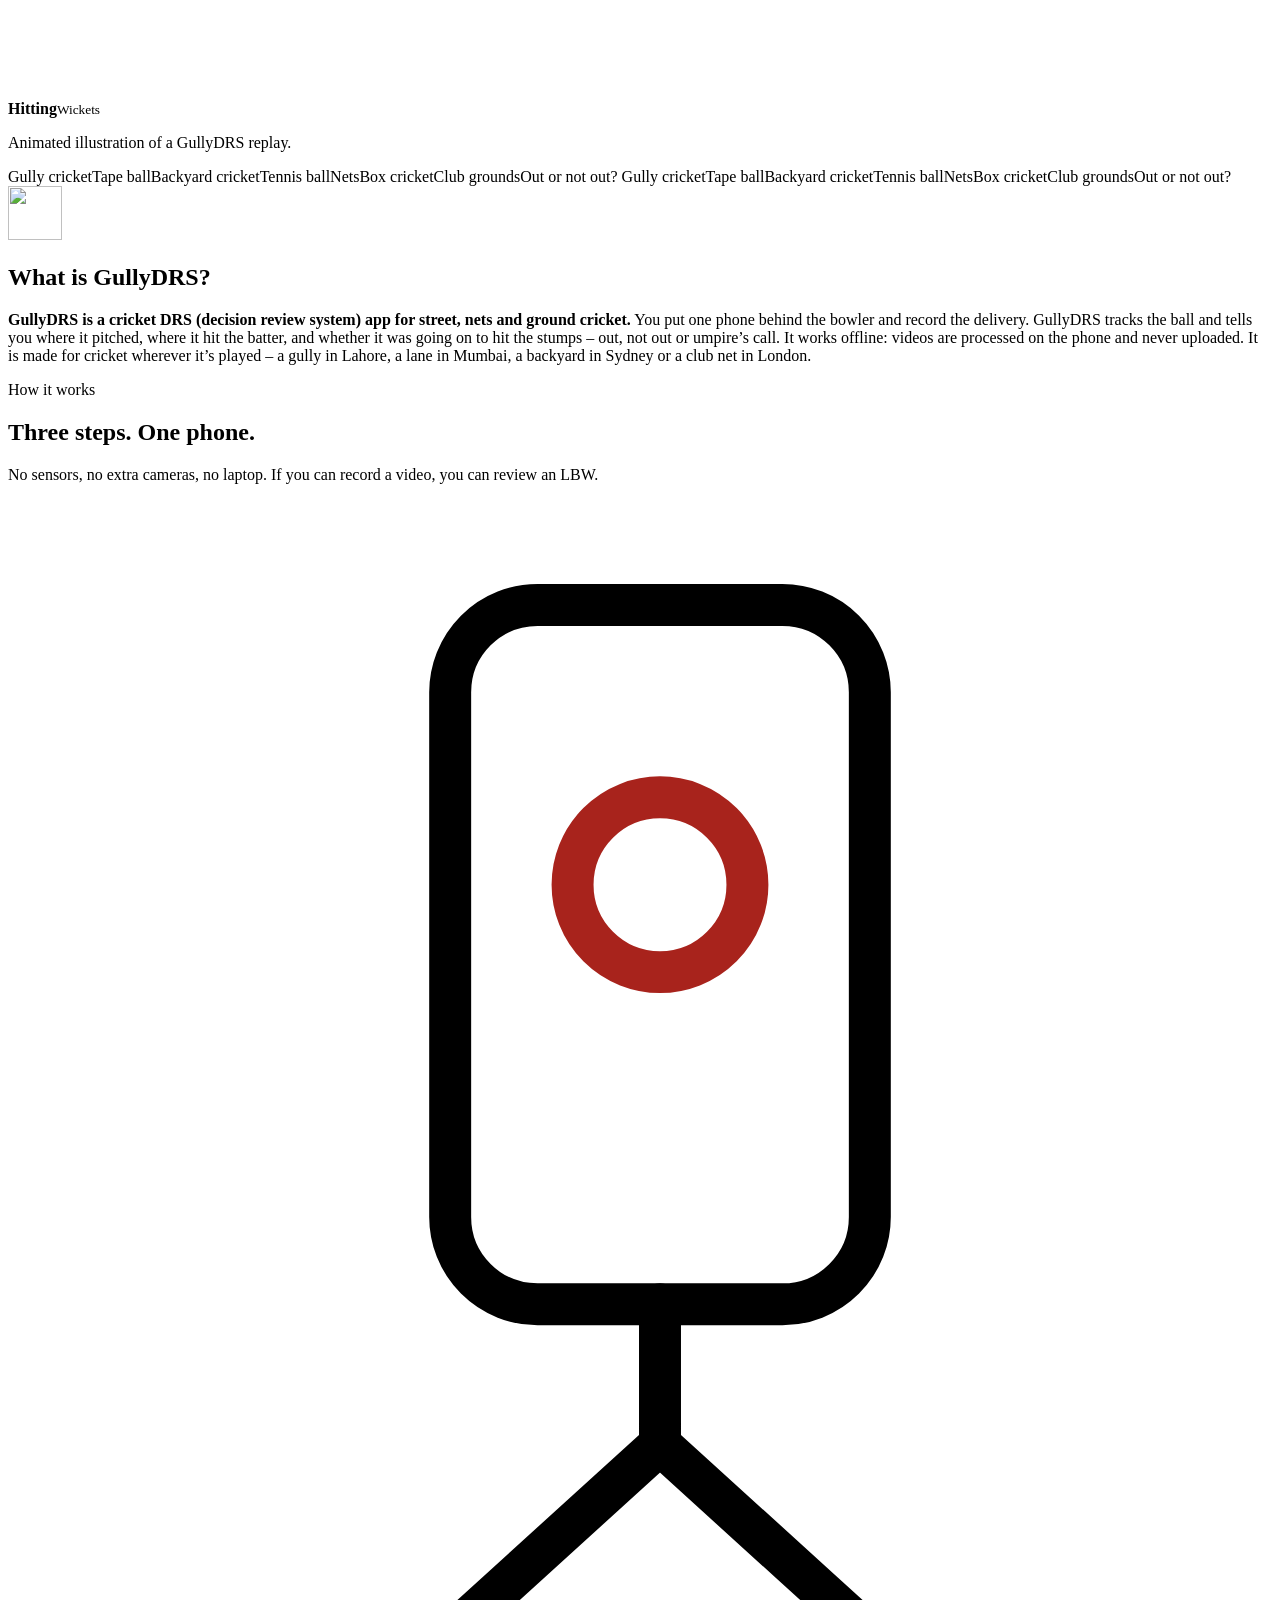
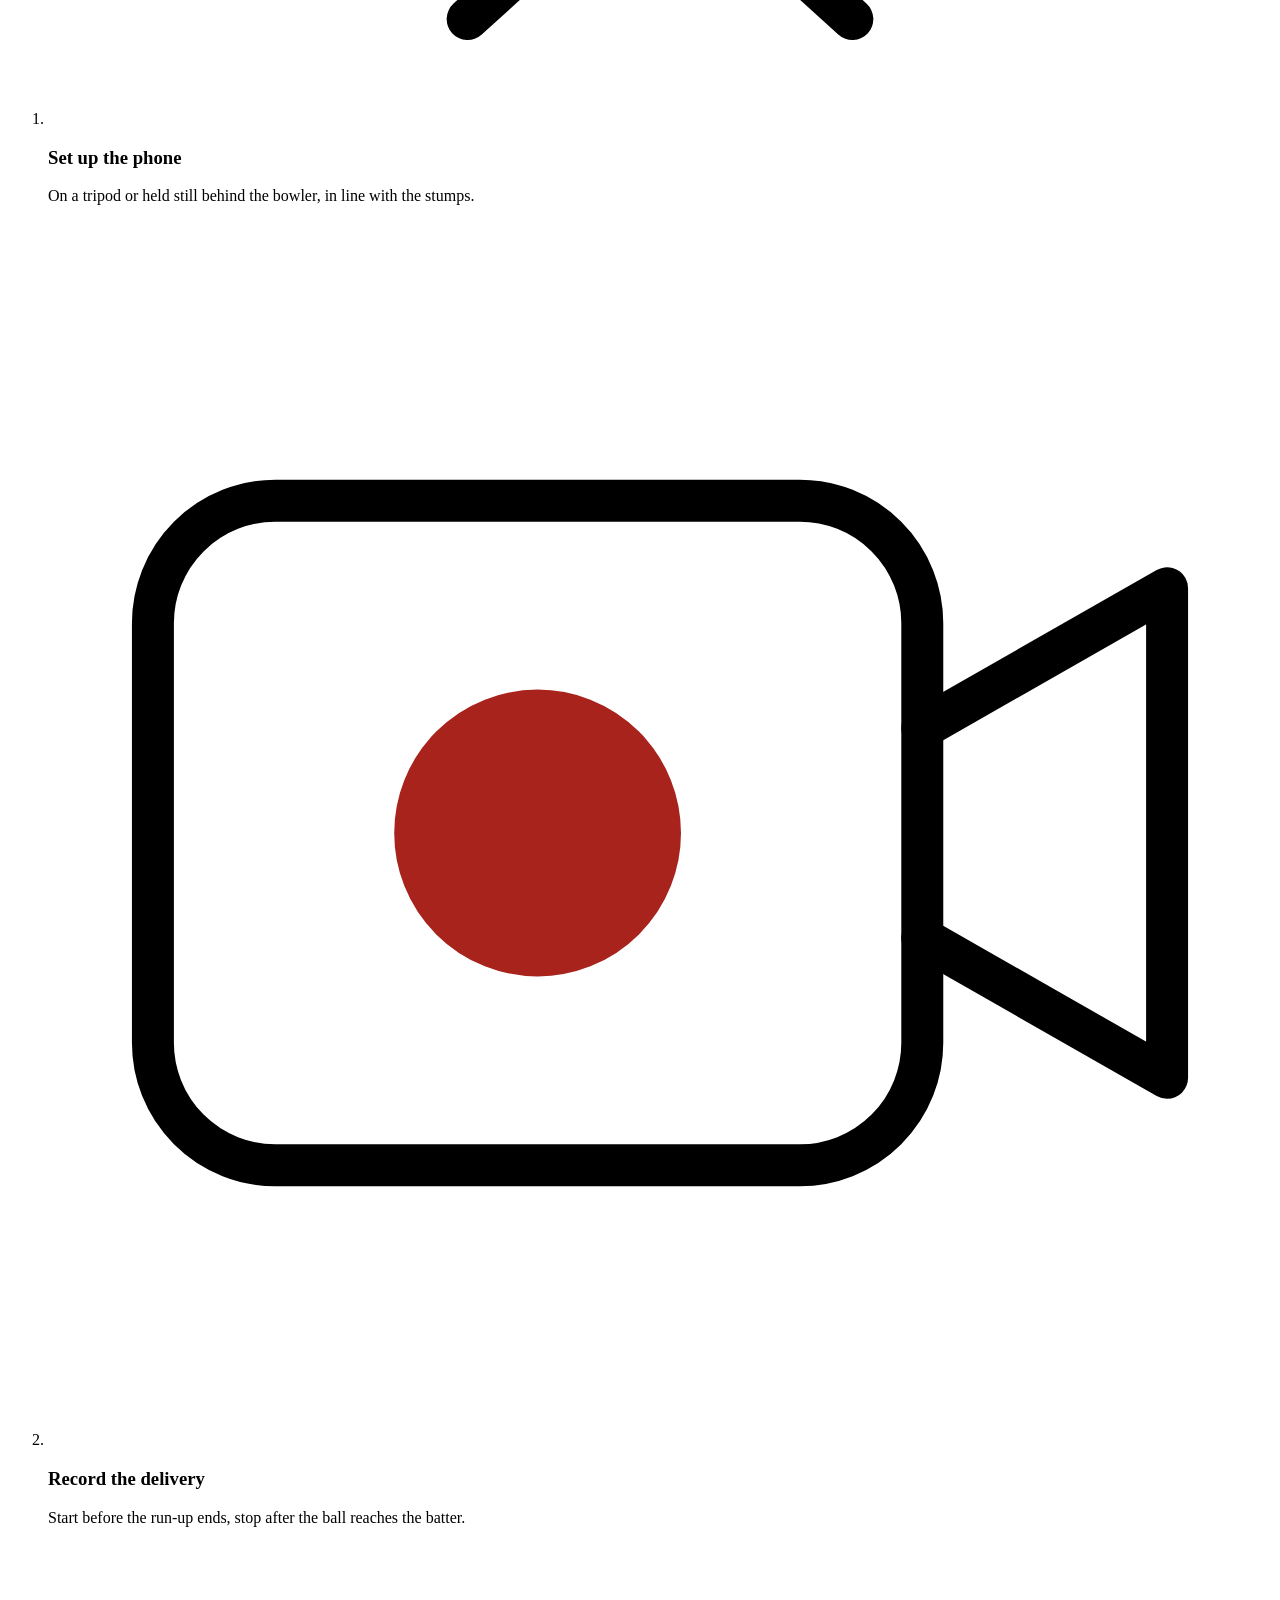
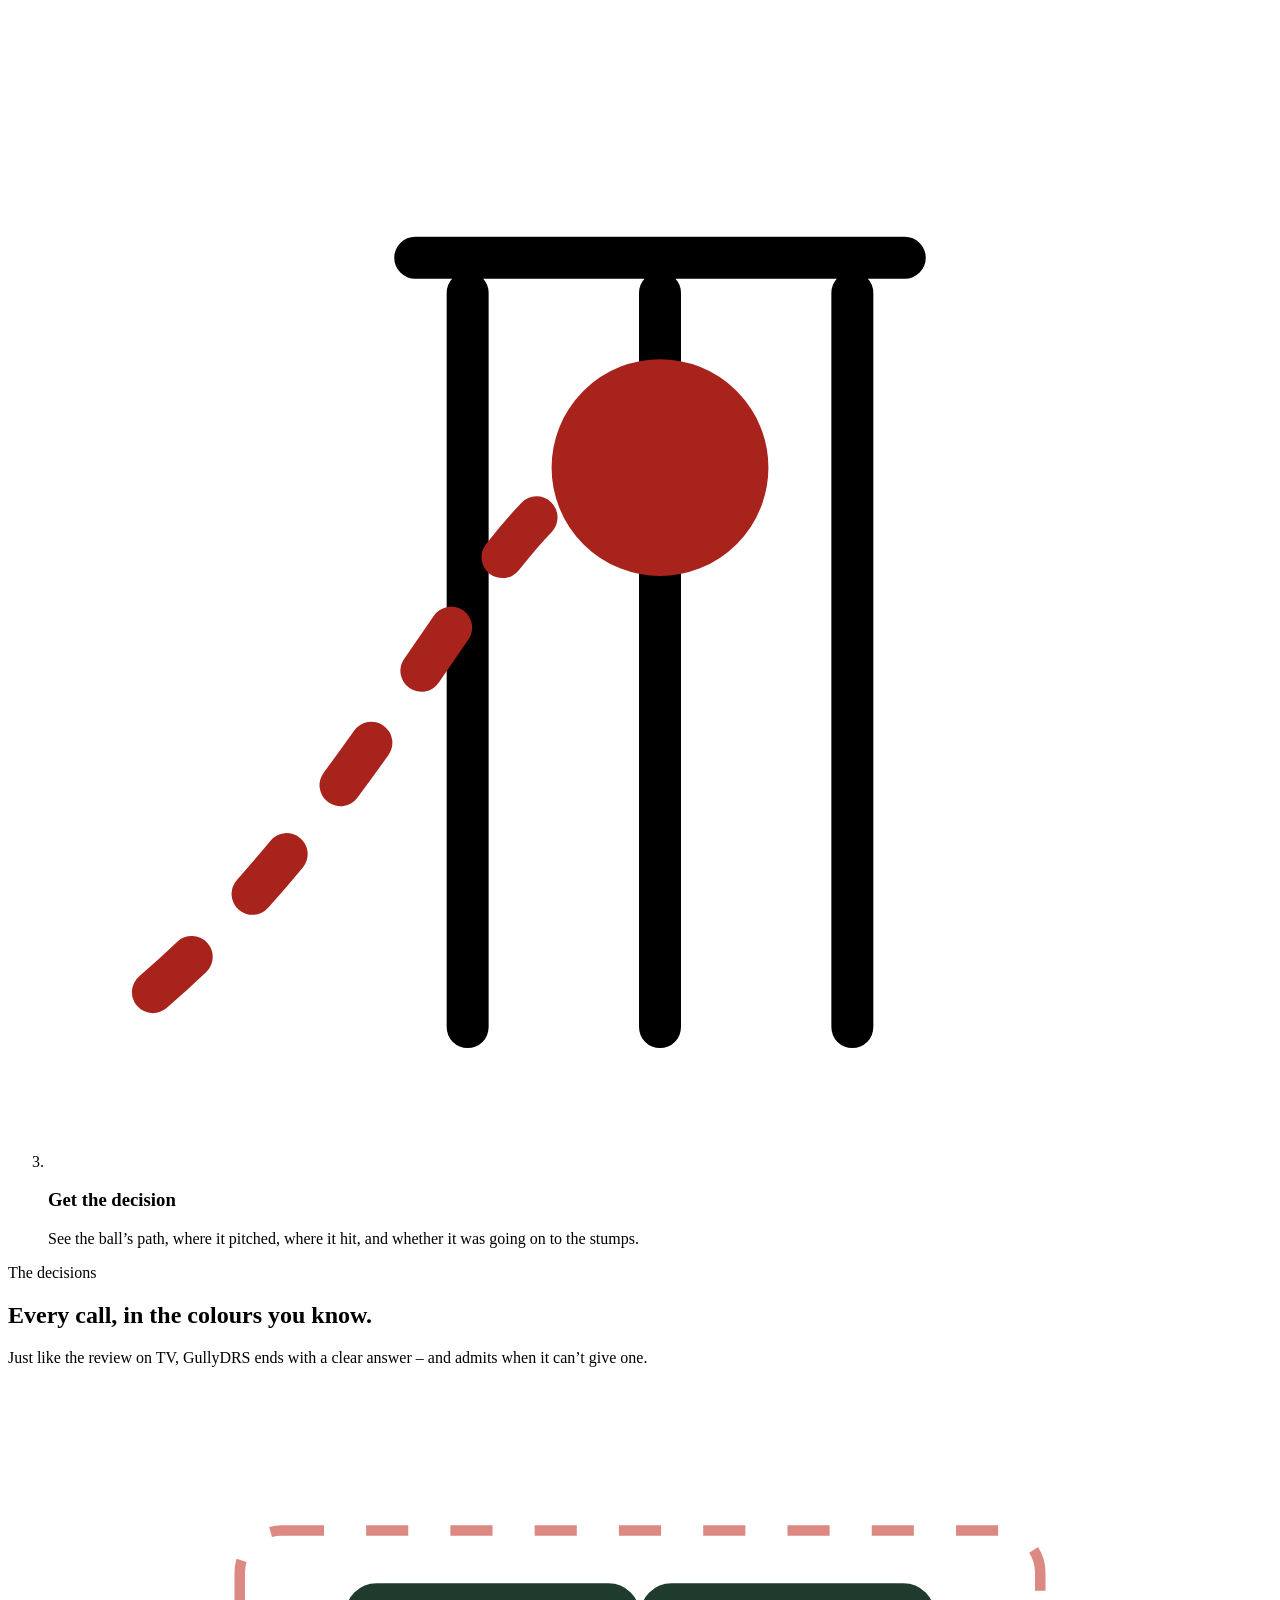
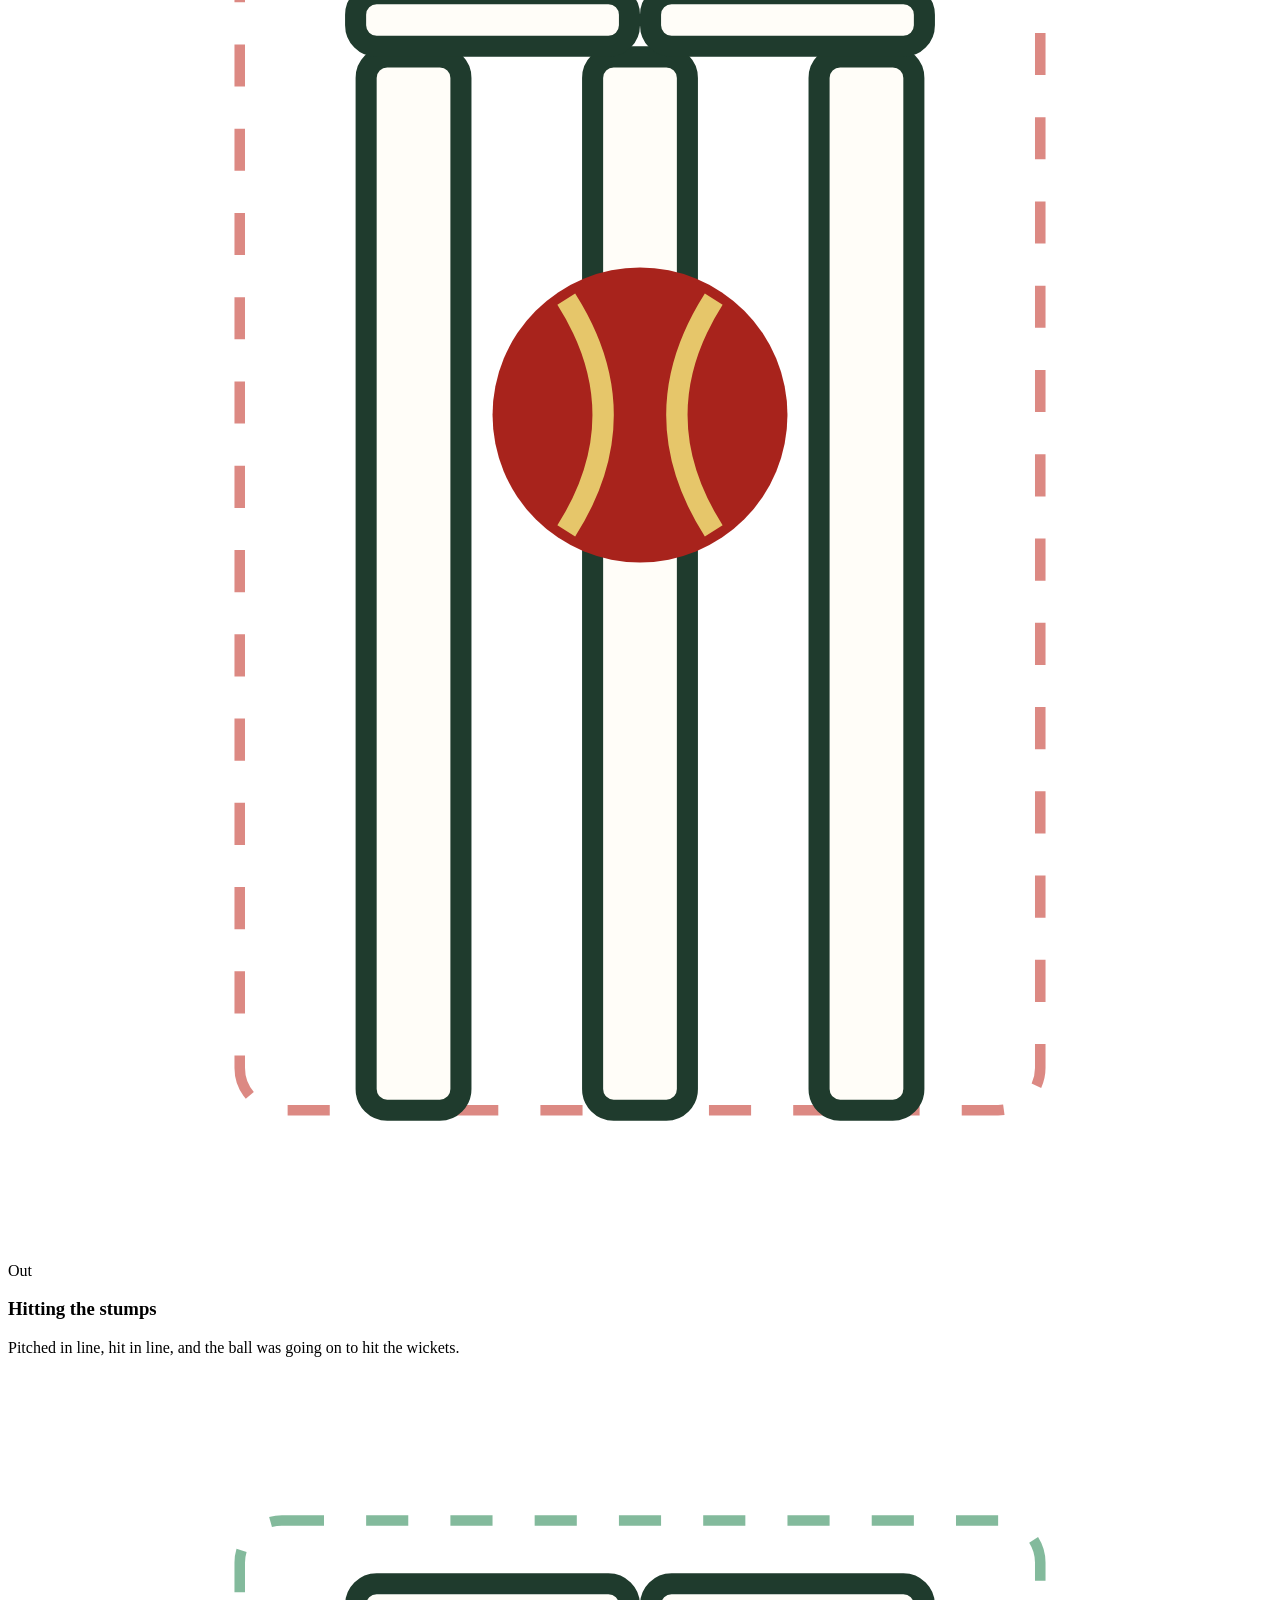
==== commit 9847e79d: "Website v5: gullydrs.com, Android beta, new privacy policy" ====
--- a/index.html
+++ b/index.html
@@ -1,76 +1,730 @@
 <!doctype html>
-<html lang="en">
+<html lang="en" dir="ltr">
 <head>
 <meta charset="utf-8">
 <meta name="viewport" content="width=device-width, initial-scale=1, viewport-fit=cover">
-<title>GullyDRS – ball tracking for gully, nets and ground cricket</title>
-<meta name="description" content="GullyDRS turns one phone into a decision review system. Record the delivery, get pitching, impact and wickets. Works offline on everyday Android phones.">
-<meta property="og:title" content="GullyDRS – DRS for gully cricket">
-<meta property="og:description" content="One phone behind the bowler. Pitching, impact, wickets – in seconds, offline.">
-<meta property="og:image" content="https://gullydrs.app/assets/poster.jpg">
-<link rel="icon" href="assets/favicon.png">
+<title>GullyDRS – Cricket DRS App for Gully Cricket, Clubs &amp; Academies</title>
+<meta name="description" content="Cricket DRS app: one phone behind the bowler shows LBW ball tracking – pitching, impact and wickets. For gully cricket, clubs, academies and coaches. Works offline.">
+<meta name="keywords" content="GullyDRS, DRS app for cricket, cricket DRS app, LBW app, LBW ball tracking app, cricket ball tracking app, cricket video analysis app, cricket coaching app, cricket academy, bowling analysis, pitch map, gully cricket, tape ball cricket, backyard cricket, street cricket, hawk-eye app, decision review system, umpire's call, Android cricket app, iPhone cricket app, iOS cricket app">
+<meta name="author" content="GullyDRS">
+<meta name="robots" content="index, follow, max-image-preview:large, max-snippet:-1, max-video-preview:-1">
+<meta name="theme-color" content="#F4EEE3">
+<meta name="color-scheme" content="light">
+<meta name="format-detection" content="telephone=no">
+<link rel="canonical" href="https://gullydrs.com/">
+<link rel="alternate" hreflang="en" href="https://gullydrs.com/">
+<link rel="alternate" hreflang="x-default" href="https://gullydrs.com/">
+
+<!-- Open Graph / social -->
+<meta property="og:type" content="website">
+<meta property="og:site_name" content="GullyDRS">
+<meta property="og:locale" content="en_GB">
+<meta property="og:url" content="https://gullydrs.com/">
+<meta property="og:title" content="GullyDRS – the cricket DRS app for gully, tape ball &amp; backyard cricket">
+<meta property="og:description" content="One phone behind the bowler. Pitching, impact and wickets in seconds – offline, on everyday phones.">
+<meta property="og:image" content="https://gullydrs.com/assets/img/og-image.jpg">
+<meta property="og:image:width" content="1200">
+<meta property="og:image:height" content="630">
+<meta property="og:image:alt" content="GullyDRS logo: a red cricket ball with a gold seam. Ball tracking for street, nets and ground cricket.">
+<meta property="og:video" content="https://gullydrs.com/assets/demo.mp4">
+<meta name="twitter:card" content="summary_large_image">
+<meta name="twitter:site" content="@gullydrs">
+<meta name="twitter:title" content="GullyDRS – DRS for gully cricket">
+<meta name="twitter:description" content="One phone behind the bowler. Pitching, impact and wickets – like on TV.">
+<meta name="twitter:image" content="https://gullydrs.com/assets/img/og-image.jpg">
+
+<!-- Icons & app -->
+<link rel="icon" href="/favicon.ico" sizes="any">
+<link rel="icon" href="/assets/img/icon.svg" type="image/svg+xml">
+<link rel="apple-touch-icon" href="/assets/img/apple-touch-icon.png">
+<link rel="manifest" href="/site.webmanifest">
+
+<!-- Fonts: Lora Bold Italic self-hosted from the brand kit, Inter for text -->
+<link rel="preload" href="/assets/fonts/lora-bold-italic.woff" as="font" type="font/woff" crossorigin>
 <link rel="preconnect" href="https://fonts.googleapis.com">
 <link rel="preconnect" href="https://fonts.gstatic.com" crossorigin>
-<link href="https://fonts.googleapis.com/css2?family=Inter:ital,wght@0,400;0,500;0,600;1,900&display=swap" rel="stylesheet">
-<link rel="stylesheet" href="style.css">
+<link href="https://fonts.googleapis.com/css2?family=Inter:wght@400;500;600&display=swap" rel="stylesheet">
+<link rel="stylesheet" href="/assets/style.css">
+<link rel="preload" href="/assets/img/poster.webp" as="image" type="image/webp">
+
+<script type="application/ld+json">
+{
+ "@context": "https://schema.org",
+ "@graph": [
+  {
+   "@type": "Organization",
+   "@id": "https://gullydrs.com/#org",
+   "name": "GullyDRS",
+   "url": "https://gullydrs.com/",
+   "logo": {
+    "@type": "ImageObject",
+    "url": "https://gullydrs.com/assets/img/icon-512.png",
+    "width": 512,
+    "height": 512
+   },
+   "email": "gullydrs@gmail.com",
+   "description": "GullyDRS makes a cricket decision review system (DRS) and ball-tracking app for street (gully), nets and ground cricket that runs on one phone.",
+   "sameAs": [
+    "https://www.instagram.com/gullydrs/",
+    "https://www.youtube.com/@gullydrs",
+    "https://www.tiktok.com/@gullydrs",
+    "https://x.com/gullydrs",
+    "https://www.facebook.com/profile.php?id=61596117822219"
+   ],
+   "contactPoint": {
+    "@type": "ContactPoint",
+    "email": "gullydrs@gmail.com",
+    "contactType": "customer support",
+    "availableLanguage": [
+     "English",
+     "Urdu",
+     "Hindi"
+    ]
+   },
+   "areaServed": "Worldwide",
+   "knowsAbout": [
+    "Cricket",
+    "Decision Review System (DRS)",
+    "Leg before wicket (LBW)",
+    "Ball tracking",
+    "Gully cricket",
+    "Tape ball cricket"
+   ]
+  },
+  {
+   "@type": "WebSite",
+   "@id": "https://gullydrs.com/#website",
+   "url": "https://gullydrs.com/",
+   "name": "GullyDRS",
+   "inLanguage": "en",
+   "publisher": {
+    "@id": "https://gullydrs.com/#org"
+   }
+  },
+  {
+   "@type": "WebPage",
+   "@id": "https://gullydrs.com/#webpage",
+   "url": "https://gullydrs.com/",
+   "name": "GullyDRS – Cricket DRS App for Gully, Tape Ball & Backyard Cricket",
+   "isPartOf": {
+    "@id": "https://gullydrs.com/#website"
+   },
+   "about": {
+    "@id": "https://gullydrs.com/#app"
+   },
+   "primaryImageOfPage": "https://gullydrs.com/assets/img/og-image.jpg",
+   "dateModified": "2026-11-25",
+   "inLanguage": "en",
+   "speakable": {
+    "@type": "SpeakableSpecification",
+    "cssSelector": [
+     "#what-is-gullydrs",
+     ".lead"
+    ]
+   }
+  },
+  {
+   "@type": "MobileApplication",
+   "@id": "https://gullydrs.com/#app",
+   "name": "GullyDRS",
+   "alternateName": [
+    "Gully DRS",
+    "GullyDRS app",
+    "GullyDRS cricket DRS app",
+    "DRS app for gully cricket"
+   ],
+   "operatingSystem": "Android, iOS",
+   "applicationCategory": "SportsApplication",
+   "description": "A cricket DRS (Decision Review System) app for LBW reviews in gully, tape ball, backyard, nets, school and club cricket – and for cricket academies and coaches – anywhere in the world. Record a delivery with one phone behind the bowler and GullyDRS tracks the ball to show where it pitched, where it hit the batter and whether it was going on to hit the stumps. Videos are processed on the phone, offline.",
+   "featureList": [
+    "Ball tracking from a single phone camera",
+    "Pitching, impact and wickets (hitting / missing) for LBW reviews",
+    "Out, not out and umpire's call decisions",
+    "Shows inconclusive instead of guessing when the ball cannot be tracked reliably",
+    "Detects bat-before-pad (gives not out)",
+    "Works offline: videos never leave the phone",
+    "Works for tape ball, tennis ball and hard ball cricket in the street, nets and on the ground",
+    "For clubs and academies (in testing): bowling analytics from one fixed camera – speed, pitch map, beehive, line and length, swing and seam, and exportable session reports"
+   ],
+   "screenshot": "https://gullydrs.com/assets/img/poster.jpg",
+   "image": "https://gullydrs.com/assets/img/icon-512.png",
+   "publisher": {
+    "@id": "https://gullydrs.com/#org"
+   },
+   "offers": {
+    "@type": "Offer",
+    "price": "0",
+    "priceCurrency": "USD",
+    "availability": "https://schema.org/PreOrder",
+    "description": "Android beta open now on Google Play; iPhone coming soon.",
+    "eligibleRegion": {
+     "@type": "Place",
+     "name": "Worldwide"
+    }
+   },
+   "audience": {
+    "@type": "PeopleAudience",
+    "audienceType": "Street, school and club cricketers, cricket academies and coaches worldwide"
+   }
+  },
+  {
+   "@type": "VideoObject",
+   "name": "GullyDRS replay preview",
+   "description": "An animated illustration of a GullyDRS replay: the ball path is drawn, then pitching, impact and wickets appear.",
+   "thumbnailUrl": "https://gullydrs.com/assets/img/poster.jpg",
+   "contentUrl": "https://gullydrs.com/assets/demo.mp4",
+   "uploadDate": "2026-11-12",
+   "duration": "PT5S"
+  },
+  {
+   "@type": "HowTo",
+   "name": "How to review an LBW with GullyDRS",
+   "description": "Use one phone to get a DRS-style ball-tracking decision in street, nets or ground cricket.",
+   "totalTime": "PT1M",
+   "tool": [
+    {
+     "@type": "HowToTool",
+     "name": "A phone (Android or iPhone)"
+    },
+    {
+     "@type": "HowToTool",
+     "name": "A tripod or a steady hand (optional)"
+    }
+   ],
+   "step": [
+    {
+     "@type": "HowToStep",
+     "position": 1,
+     "name": "Set up the phone",
+     "text": "Place the phone on a tripod or hold it still behind the bowler, in line with the stumps."
+    },
+    {
+     "@type": "HowToStep",
+     "position": 2,
+     "name": "Record the delivery",
+     "text": "Start recording before the run-up ends and stop after the ball reaches the batter."
+    },
+    {
+     "@type": "HowToStep",
+     "position": 3,
+     "name": "Get the decision",
+     "text": "GullyDRS shows the ball's path, where it pitched, where it hit, and whether it was going on to hit the stumps."
+    }
+   ]
+  },
+  {
+   "@type": "FAQPage",
+   "@id": "https://gullydrs.com/#faq",
+   "mainEntity": [
+    {
+     "@type": "Question",
+     "name": "What is GullyDRS?",
+     "acceptedAnswer": {
+      "@type": "Answer",
+      "text": "GullyDRS is a cricket decision review system (DRS) app for gully (street), nets and ground cricket. With one phone behind the bowler, it tracks the ball and shows where it pitched, where it hit and whether it was going on to hit the stumps – like ball tracking on TV."
+     }
+    },
+    {
+     "@type": "Question",
+     "name": "Does GullyDRS need the internet?",
+     "acceptedAnswer": {
+      "@type": "Answer",
+      "text": "No. GullyDRS processes videos on your phone and works offline. Nothing is uploaded."
+     }
+    },
+    {
+     "@type": "Question",
+     "name": "Does GullyDRS work with a tape ball or tennis ball?",
+     "acceptedAnswer": {
+      "@type": "Answer",
+      "text": "Yes. GullyDRS is built for street cricket with a tape ball or tennis ball, and even a crate for stumps. It also works in nets, box cricket and on turf or dirt pitches."
+     }
+    },
+    {
+     "@type": "Question",
+     "name": "Where should I put the phone?",
+     "acceptedAnswer": {
+      "@type": "Answer",
+      "text": "Behind the bowler, in line with the stumps, on a tripod or held still. A fixed camera in the same net every week gives the most accurate results. On a ground, mark the creases once for full precision."
+     }
+    },
+    {
+     "@type": "Question",
+     "name": "What happens if GullyDRS cannot track the ball?",
+     "acceptedAnswer": {
+      "@type": "Answer",
+      "text": "It says inconclusive instead of guessing, and the on-field decision stands."
+     }
+    },
+    {
+     "@type": "Question",
+     "name": "What if the ball hits the bat before the pad?",
+     "acceptedAnswer": {
+      "@type": "Answer",
+      "text": "When the ball clearly hits the bat before the pad, GullyDRS detects it and gives not out."
+     }
+    },
+    {
+     "@type": "Question",
+     "name": "Which phones does GullyDRS work on?",
+     "acceptedAnswer": {
+      "@type": "Answer",
+      "text": "The GullyDRS Android beta is open now on Google Play, and the iPhone version is coming soon to the App Store. It is built for the everyday phones cricketers use around the world."
+     }
+    },
+    {
+     "@type": "Question",
+     "name": "Is GullyDRS free?",
+     "acceptedAnswer": {
+      "@type": "Answer",
+      "text": "GullyDRS has a free plan with 20 reviews a month, which will show ads after launch. A Pro subscription, sold through Google Play, gives unlimited reviews with no ads."
+     }
+    },
+    {
+     "@type": "Question",
+     "name": "What is the full form of DRS in cricket?",
+     "acceptedAnswer": {
+      "@type": "Answer",
+      "text": "DRS stands for Decision Review System. In cricket it lets a team challenge an umpire's decision, which is checked with replays and ball tracking. GullyDRS brings DRS-style ball tracking for LBWs to everyday cricket."
+     }
+    },
+    {
+     "@type": "Question",
+     "name": "What does umpire's call mean?",
+     "acceptedAnswer": {
+      "@type": "Answer",
+      "text": "Umpire's call means the ball-tracking result is too close to overturn – for example, less than half the ball hitting the stumps zone – so the on-field umpire's original decision stands."
+     }
+    },
+    {
+     "@type": "Question",
+     "name": "Is GullyDRS related to PTA DRS in Pakistan?",
+     "acceptedAnswer": {
+      "@type": "Answer",
+      "text": "No. GullyDRS is a cricket app. Here DRS means Decision Review System, not the PTA mobile Device Registration System (DIRBS)."
+     }
+    },
+    {
+     "@type": "Question",
+     "name": "Which countries can use GullyDRS?",
+     "acceptedAnswer": {
+      "@type": "Answer",
+      "text": "GullyDRS is made for cricket wherever it is played – from Pakistan, India, Bangladesh, Sri Lanka and Afghanistan to England, Australia, New Zealand, South Africa, the West Indies, the UAE and the USA. The Android beta is open now on Google Play, and players anywhere can join it through the Google Group at https://groups.google.com/g/gullydrs-beta. The iPhone version is coming soon to the App Store."
+     }
+    },
+    {
+     "@type": "Question",
+     "name": "Can cricket clubs and academies use GullyDRS?",
+     "acceptedAnswer": {
+      "@type": "Answer",
+      "text": "Yes. With a fixed camera in the same net, GullyDRS gives its most accurate results – ideal for clubs, academies, schools and coaches. It reviews LBWs and, in testing, adds bowling analytics such as speed, pitch maps and line and length. Videos stay on the device."
+     }
+    },
+    {
+     "@type": "Question",
+     "name": "How can I join the GullyDRS test group?",
+     "acceptedAnswer": {
+      "@type": "Answer",
+      "text": "Join the Google Group at https://groups.google.com/g/gullydrs-beta using the same Gmail you use on Google Play. We then send you the Play test link. For iPhone, follow @gullydrs for news, as the App Store version is coming soon."
+     }
+    }
+   ]
+  },
+  {
+   "@type": "ItemList",
+   "name": "GullyDRS cricket guides",
+   "itemListElement": [
+    {
+     "@type": "ListItem",
+     "position": 1,
+     "url": "https://gullydrs.com/clubs-academies.html",
+     "name": "GullyDRS for cricket clubs, academies and coaches"
+    },
+    {
+     "@type": "ListItem",
+     "position": 2,
+     "url": "https://gullydrs.com/lbw-rules.html",
+     "name": "LBW rules in cricket explained – and how DRS and umpire's call work"
+    },
+    {
+     "@type": "ListItem",
+     "position": 3,
+     "url": "https://gullydrs.com/gully-cricket-rules.html",
+     "name": "Gully cricket rules: common street and tape ball cricket rules"
+    }
+   ]
+  }
+ ]
+}
+</script>
 </head>
 <body>
-<div class="wrap">
-<header>
-<a class="brand" href="/"><img src="assets/logo.png" alt="" width="40" height="40"><span>GullyDRS</span></a>
-<nav class="nav"><a href="#how">How it works</a><a href="#pitches">Where it works</a><a href="privacy.html">Privacy</a></nav>
+<div class="progress" aria-hidden="true"></div>
+<a class="skip" href="#main">Skip to content</a>
+
+<header class="site-header" id="top">
+  <div class="wrap">
+    <a class="logo" href="/" aria-label="GullyDRS home"><img src="/assets/img/logo.svg" alt="GullyDRS" width="161" height="34"></a>
+    <button class="menu-btn" aria-label="Open menu" aria-expanded="false" aria-controls="nav"><span></span><span></span><span></span></button>
+    <nav class="nav" id="nav" aria-label="Main">
+      <a href="#how">How it works</a>
+      <a href="#decisions">Decisions</a>
+      <a href="/clubs-academies.html">Clubs &amp; academies</a>
+      <a href="/lbw-rules.html">LBW rules</a>
+      <a href="#faq">FAQ</a>
+      <a class="btn small" href="#launch">Join the Android beta</a>
+    </nav>
+  </div>
 </header>
-<main>
-<div class="hero">
-<div>
-<h1>DRS for gully cricket.</h1>
-<p class="lead">Put one phone behind the bowler. GullyDRS tracks the ball and shows pitching, impact and wickets – the way you see it on TV.</p>
-<a class="cta" href="#launch">Get notified at launch</a>
-<span class="note">Coming soon to Android. Free to try.</span>
+
+<main id="main">
+
+<!-- HERO -->
+<section class="hero" aria-labelledby="hero-title" style="padding-top:56px">
+  <div class="wrap hero-grid">
+    <div>
+      <span class="pill reveal"><span class="dot" aria-hidden="true"></span>Android beta open now · iPhone coming soon</span>
+      <h1 id="hero-title" class="reveal" style="--d:.08s">DRS for <span class="seam red">gully<svg viewBox="0 0 300 30" preserveAspectRatio="none" aria-hidden="true"><path d="M4 22 Q150 -6 296 18"/></svg></span> cricket.</h1>
+      <p class="lead reveal" style="--d:.16s">Put one phone behind the bowler. GullyDRS tracks the ball and shows <strong>pitching, impact and wickets</strong> – the way you see it on TV.</p>
+      <div class="cta-row reveal" style="--d:.24s">
+        <a class="btn" href="#launch">Get notified at launch <svg viewBox="0 0 24 24" fill="none" stroke="currentColor" stroke-width="2.4" stroke-linecap="round" stroke-linejoin="round" aria-hidden="true"><path d="M5 12h14M13 6l6 6-6 6"/></svg></a>
+        <a class="btn ghost" href="#how">See how it works</a>
+      </div>
+      <ul class="trust reveal" style="--d:.32s">
+        <li><svg viewBox="0 0 24 24" fill="none" stroke="currentColor" stroke-width="2.6" stroke-linecap="round" stroke-linejoin="round" aria-hidden="true"><path d="M5 12.5l4.5 4.5L19 7.5"/></svg>Works offline</li>
+        <li><svg viewBox="0 0 24 24" fill="none" stroke="currentColor" stroke-width="2.6" stroke-linecap="round" stroke-linejoin="round" aria-hidden="true"><path d="M5 12.5l4.5 4.5L19 7.5"/></svg>Videos never leave your phone</li>
+        <li><svg viewBox="0 0 24 24" fill="none" stroke="currentColor" stroke-width="2.6" stroke-linecap="round" stroke-linejoin="round" aria-hidden="true"><path d="M5 12.5l4.5 4.5L19 7.5"/></svg>Tape ball, tennis ball, hard ball</li>
+      </ul>
+    </div>
+
+    <div class="stage reveal" style="--d:.2s">
+      <svg class="trajectory" viewBox="0 0 400 300" aria-hidden="true"><path id="traj" d="M10 290 C 120 40, 260 20, 390 120"/><g class="t-ball"><circle r="9" fill="#A8231C"/><path d="M-4 -7Q0 0 -4 7M4 -7Q0 0 4 7" stroke="#E6C66A" stroke-width="1.6" fill="none" stroke-linecap="round"/><animateMotion dur="3.4s" repeatCount="indefinite" rotate="auto" keyPoints="0;1" keyTimes="0;1" calcMode="spline" keySplines=".35 0 .65 1"><mpath href="#traj"/></animateMotion></g></svg>
+      <div class="screen">
+        <video id="demo" muted loop playsinline preload="none" poster="/assets/img/poster.webp" width="960" height="720"
+          aria-label="Animated GullyDRS replay: the ball path is drawn, then pitching, impact and wickets appear">
+          <source src="/assets/demo.mp4" type="video/mp4">
+        </video>
+      </div>
+      <div class="float f1" aria-hidden="true">
+        <span class="ic"><svg viewBox="0 0 24 24" fill="none" stroke="#1E824B" stroke-width="2.2" stroke-linecap="round" stroke-linejoin="round"><rect x="6" y="2.5" width="12" height="19" rx="3"/><path d="M11 18h2"/></svg></span>
+        <span><b>On your phone</b><small>No upload, no account</small></span>
+      </div>
+      <div class="float f2" aria-hidden="true">
+        <span class="ic"><svg viewBox="0 0 24 24" fill="none" stroke="#A8231C" stroke-width="2.2" stroke-linecap="round"><circle cx="12" cy="12" r="9"/><path d="M8.5 5.5Q12 12 8.5 18.5M15.5 5.5Q12 12 15.5 18.5" stroke="#E6C66A"/></svg></span>
+        <span><b>Hitting</b><small>Wickets</small></span>
+      </div>
+      <p class="caption">Animated illustration of a GullyDRS replay.</p>
+    </div>
+  </div>
+</section>
+
+<!-- MARQUEE -->
+<div class="marquee" aria-hidden="true">
+  <div class="marquee-track">
+    <span>Gully cricket</span><span>Tape ball</span><span>Backyard cricket</span><span>Tennis ball</span><span>Nets</span><span>Box cricket</span><span>Club grounds</span><span>Out or not out?</span>
+    <span>Gully cricket</span><span>Tape ball</span><span>Backyard cricket</span><span>Tennis ball</span><span>Nets</span><span>Box cricket</span><span>Club grounds</span><span>Out or not out?</span>
+  </div>
 </div>
-<div>
-<div class="replay">
-<video src="assets/demo.mp4" poster="assets/poster.jpg" autoplay muted loop playsinline aria-label="An animated GullyDRS replay: the ball path is drawn, then pitching, impact and wickets appear"></video>
+
+<!-- ANSWER BOX (clear definition for search & AI answers) -->
+<div class="wrap answer-wrap">
+  <article class="answer reveal" id="what-is-gullydrs">
+    <img class="ball" src="/assets/img/icon.svg" alt="" width="54" height="54">
+    <div>
+      <h2>What is GullyDRS?</h2>
+      <p><strong>GullyDRS is a cricket DRS (decision review system) app for street, nets and ground cricket.</strong> You put one phone behind the bowler and record the delivery. GullyDRS tracks the ball and tells you where it pitched, where it hit the batter, and whether it was going on to hit the stumps – out, not out or umpire’s call. It works offline: videos are processed on the phone and never uploaded. It is made for cricket wherever it’s played – a gully in Lahore, a lane in Mumbai, a backyard in Sydney or a club net in London.</p>
+    </div>
+  </article>
 </div>
-<p class="note">Animated illustration of a GullyDRS replay.</p>
-</div>
-</div>
-<section id="how">
-<h2>How it works</h2>
-<ol class="steps">
-<li><h3>Set up the phone</h3><p>On a tripod or held still behind the bowler, in line with the stumps.</p></li>
-<li><h3>Record the delivery</h3><p>Start before the run-up ends, stop after the ball reaches the batter.</p></li>
-<li><h3>Get the decision</h3><p>See the ball’s path, where it pitched, where it hit, and whether it was going on to the stumps.</p></li>
-</ol>
-</section>
-<section id="pitches">
-<h2>Wherever you play</h2>
-<div class="pitches">
-<div><h3>Street</h3><p>Tape ball, tennis ball, a crate for stumps – it still works.</p></div>
-<div><h3>Nets &amp; box cricket</h3><p>Fixed camera, same net every week: the most accurate setup.</p></div>
-<div><h3>Ground</h3><p>Turf or dirt pitch. Mark the creases once for full precision.</p></div>
-</div>
-</section>
-<section>
-<h2>Honest by design</h2>
-<div class="facts">
-<p><strong>Works offline</strong>Videos are processed on your phone. Nothing is uploaded.</p>
-<p><strong>Made for everyday phones</strong>Built for the Android phones people actually use in India and Pakistan.</p>
-<p><strong>Says when it can’t tell</strong>If the ball can’t be tracked reliably, GullyDRS shows “inconclusive” instead of guessing. The on-field decision stands.</p>
-<p><strong>Bat first means not out</strong>When the ball clearly hits the bat before the pad, GullyDRS spots it and gives not out.</p>
-</div>
-</section>
-<section id="launch">
-<h2>Be first on the field</h2>
-<p style="color:var(--muted);max-width:60ch;margin:0 0 24px">We’re testing GullyDRS with street and club players now. Follow @gullydrs on Instagram, YouTube or TikTok to hear the moment it’s on Google Play, or write to join the test group.</p>
-<a class="cta" href="mailto:hello@gullydrs.app?subject=GullyDRS%20test%20group">Join the test group</a>
-</section>
+
+<!-- HOW -->
+<section id="how" aria-labelledby="how-title">
+  <div class="wrap">
+    <div class="head reveal">
+      <span class="eyebrow">How it works</span>
+      <h2 id="how-title">Three steps. <span class="red">One phone.</span></h2>
+      <p>No sensors, no extra cameras, no laptop. If you can record a video, you can review an LBW.</p>
+    </div>
+    <ol class="steps">
+      <li class="step reveal">
+        <svg class="art" viewBox="0 0 70 70" fill="none" stroke="currentColor" stroke-width="2.4" stroke-linecap="round" stroke-linejoin="round" aria-hidden="true"><rect x="23" y="6" width="24" height="40" rx="5"/><path d="M35 46v8M24 64l11-10 11 10"/><circle cx="35" cy="22" r="5" stroke="#A8231C"/></svg>
+        <h3>Set up the phone</h3>
+        <p>On a tripod or held still behind the bowler, in line with the stumps.</p>
+      </li>
+      <li class="step reveal" style="--d:.1s">
+        <svg class="art" viewBox="0 0 70 70" fill="none" stroke="currentColor" stroke-width="2.4" stroke-linecap="round" stroke-linejoin="round" aria-hidden="true"><rect x="6" y="16" width="44" height="38" rx="7"/><path d="M50 29l14-8v28l-14-8"/><circle cx="28" cy="35" r="7" fill="#A8231C" stroke="#A8231C"/></svg>
+        <h3>Record the delivery</h3>
+        <p>Start before the run-up ends, stop after the ball reaches the batter.</p>
+      </li>
+      <li class="step reveal" style="--d:.2s">
+        <svg class="art" viewBox="0 0 70 70" fill="none" stroke="currentColor" stroke-width="2.4" stroke-linecap="round" stroke-linejoin="round" aria-hidden="true"><path d="M24 62V20M35 62V20M46 62V20M21 18h28"/><path d="M6 60 C 20 48, 26 30, 33 30" stroke="#A8231C" stroke-dasharray="3 5"/><circle cx="35" cy="30" r="5" fill="#A8231C" stroke="#A8231C"/></svg>
+        <h3>Get the decision</h3>
+        <p>See the ball’s path, where it pitched, where it hit, and whether it was going on to the stumps.</p>
+      </li>
+    </ol>
+  </div>
+</section>
+
+<!-- DECISIONS -->
+<section id="decisions" aria-labelledby="dec-title" style="padding-top:0">
+  <div class="wrap">
+    <div class="head reveal">
+      <span class="eyebrow">The decisions</span>
+      <h2 id="dec-title">Every call, in the colours you know.</h2>
+      <p>Just like the review on TV, GullyDRS ends with a clear answer – and admits when it can’t give one.</p>
+    </div>
+    <div class="decisions">
+      <article class="call out reveal">
+        <svg class="stumps" viewBox="0 0 120 140" aria-hidden="true"><rect class="zone" x="22" y="14" width="76" height="112" rx="4" fill="none" stroke="#C0281E" stroke-dasharray="4 4" opacity=".55"/><g fill="#FFFDF8" stroke="#1F3B2D" stroke-width="2"><rect x="34" y="26" width="9" height="100" rx="2"/><rect x="55.5" y="26" width="9" height="100" rx="2"/><rect x="77" y="26" width="9" height="100" rx="2"/><g class="bails"><rect x="33" y="20" width="26" height="5" rx="2"/><rect x="61" y="20" width="26" height="5" rx="2"/></g></g><g class="b"><circle cx="60" cy="60" r="14" fill="#A8231C"/><path d="M53 49Q60 60 53 71M67 49Q60 60 67 71" stroke="#E6C66A" stroke-width="2" fill="none"/></g></svg>
+        <span class="tag">Out</span>
+        <h3>Hitting the stumps</h3>
+        <p>Pitched in line, hit in line, and the ball was going on to hit the wickets.</p>
+      </article>
+      <article class="call notout reveal" style="--d:.08s">
+        <svg class="stumps" viewBox="0 0 120 140" aria-hidden="true"><rect class="zone" x="22" y="14" width="76" height="112" rx="4" fill="none" stroke="#1E824B" stroke-dasharray="4 4" opacity=".55"/><g fill="#FFFDF8" stroke="#1F3B2D" stroke-width="2"><rect x="34" y="26" width="9" height="100" rx="2"/><rect x="55.5" y="26" width="9" height="100" rx="2"/><rect x="77" y="26" width="9" height="100" rx="2"/><rect x="33" y="20" width="26" height="5" rx="2"/><rect x="61" y="20" width="26" height="5" rx="2"/></g><g class="b"><circle cx="108" cy="54" r="14" fill="#A8231C"/><path d="M101 43Q108 54 101 65M115 43Q108 54 115 65" stroke="#E6C66A" stroke-width="2" fill="none"/></g></svg>
+        <span class="tag">Not out</span>
+        <h3>Missing</h3>
+        <p>Pitched outside leg, hit outside the line, missing the stumps – or bat before pad.</p>
+      </article>
+      <article class="call ump reveal" style="--d:.16s">
+        <svg class="stumps" viewBox="0 0 120 140" aria-hidden="true"><rect class="zone" x="22" y="14" width="76" height="112" rx="4" fill="none" stroke="#C48C14" stroke-dasharray="4 4" opacity=".7"/><g fill="#FFFDF8" stroke="#1F3B2D" stroke-width="2"><rect x="34" y="26" width="9" height="100" rx="2"/><rect x="55.5" y="26" width="9" height="100" rx="2"/><rect x="77" y="26" width="9" height="100" rx="2"/><rect x="33" y="20" width="26" height="5" rx="2"/><rect x="61" y="20" width="26" height="5" rx="2"/></g><g class="b"><circle cx="94" cy="30" r="14" fill="#A8231C"/><path d="M87 19Q94 30 87 41M101 19Q94 30 101 41" stroke="#E6C66A" stroke-width="2" fill="none"/></g></svg>
+        <span class="tag">Umpire’s call</span>
+        <h3>Too close to call</h3>
+        <p>Only clipping the edge of the zone. Too close to overturn – the on-field call stays.</p>
+      </article>
+      <article class="call inc reveal" style="--d:.24s">
+        <svg class="stumps" viewBox="0 0 120 140" aria-hidden="true"><rect class="zone" x="22" y="14" width="76" height="112" rx="4" fill="none" stroke="#1F3B2D" stroke-dasharray="4 4" opacity=".4"/><g fill="#FFFDF8" stroke="#1F3B2D" stroke-width="2"><rect x="34" y="26" width="9" height="100" rx="2"/><rect x="55.5" y="26" width="9" height="100" rx="2"/><rect x="77" y="26" width="9" height="100" rx="2"/><rect x="33" y="20" width="26" height="5" rx="2"/><rect x="61" y="20" width="26" height="5" rx="2"/></g><g class="b"><circle cx="60" cy="62" r="17" fill="#FFFDF8" stroke="#1F3B2D" stroke-width="2" stroke-dasharray="4 4"/><text x="60" y="70" text-anchor="middle" font-family="Georgia,serif" font-style="italic" font-weight="700" font-size="22" fill="#1F3B2D">?</text></g></svg>
+        <span class="tag">Inconclusive</span>
+        <h3>Can’t tell? It says so.</h3>
+        <p>If the ball can’t be tracked reliably, GullyDRS won’t guess. The on-field decision stands.</p>
+      </article>
+    </div>
+  </div>
+</section>
+
+<!-- FEATURES -->
+<section id="features" aria-labelledby="feat-title" style="padding-top:0">
+  <div class="wrap">
+    <div class="head reveal">
+      <span class="eyebrow">Built for the gully</span>
+      <h2 id="feat-title">TV-style ball tracking, <span class="red">without the TV budget.</span></h2>
+    </div>
+    <div class="bento">
+      <article class="tile t-big reveal">
+        <div>
+          <span class="ic"><svg viewBox="0 0 24 24" fill="none" stroke="currentColor" stroke-width="2" stroke-linecap="round" stroke-linejoin="round" aria-hidden="true"><path d="M3 20 C 8 14, 10 6, 15 6"/><circle cx="17.5" cy="6" r="2.5"/><path d="M3 20h18" opacity=".4"/></svg></span>
+          <h3>Pitching, impact, wickets</h3>
+          <p>The three questions every LBW review answers. GullyDRS draws the ball’s path and gives each one a clear verdict, then the final call.</p>
+        </div>
+        <div class="readout" aria-label="Example readout">
+          <div><span>Original decision</span><b class="g">Not out</b></div>
+          <div><span>Pitching</span><b class="r">In line</b></div>
+          <div><span>Impact</span><b class="r">In line</b></div>
+          <div><span>Wickets</span><b class="r">Hitting</b></div>
+        </div>
+      </article>
+      <article class="tile t-2 reveal" style="--d:.1s">
+        <span class="ic"><svg viewBox="0 0 24 24" fill="none" stroke="currentColor" stroke-width="2" stroke-linecap="round" stroke-linejoin="round" aria-hidden="true"><path d="M2 8.5a15 15 0 0 1 20 0M5.5 12a10 10 0 0 1 13 0M9 15.5a5 5 0 0 1 6 0"/><path d="M3 3l18 18"/></svg></span>
+        <h3>Works offline</h3>
+        <p>No signal at the ground? No problem. Everything runs on your phone.</p>
+      </article>
+      <article class="tile t-2 reveal">
+        <span class="ic"><svg viewBox="0 0 24 24" fill="none" stroke="currentColor" stroke-width="2" stroke-linecap="round" stroke-linejoin="round" aria-hidden="true"><rect x="5" y="2" width="14" height="20" rx="3"/><path d="M11 18h2"/></svg></span>
+        <h3>Everyday phones</h3>
+        <p>Built for the everyday phones cricketers actually use, wherever they play.</p>
+      </article>
+      <article class="tile t-2 reveal" style="--d:.1s">
+        <span class="ic"><svg viewBox="0 0 24 24" fill="none" stroke="currentColor" stroke-width="2" stroke-linecap="round" stroke-linejoin="round" aria-hidden="true"><path d="M12 3l8 3v6c0 5-3.5 8-8 9-4.5-1-8-4-8-9V6z"/><path d="M8.5 12l2.5 2.5 4.5-5"/></svg></span>
+        <h3>Private by default</h3>
+        <p>No account, no upload. Your videos stay on your phone; you choose what to share.</p>
+      </article>
+      <article class="tile t-2 reveal" style="--d:.2s">
+        <span class="ic"><svg viewBox="0 0 24 24" fill="none" stroke="currentColor" stroke-width="2" stroke-linecap="round" stroke-linejoin="round" aria-hidden="true"><path d="M15 3l6 6-9.5 9.5-3.2-.8-.8-3.2z"/><path d="M8 16l-4.5 4.5"/><circle cx="6" cy="6" r="2.6"/></svg></span>
+        <h3>Bat first? Not out.</h3>
+        <p>When the ball clearly hits the bat before the pad, GullyDRS spots it and gives not out.</p>
+      </article>
+    </div>
+  </div>
+</section>
+
+<!-- WHERE -->
+<section id="where" aria-labelledby="where-title" style="padding-top:0">
+  <div class="wrap">
+    <div class="head reveal">
+      <span class="eyebrow">Wherever you play</span>
+      <h2 id="where-title">Street, nets or ground.</h2>
+      <p>Tape ball, tennis ball or leather, in any cricket country – if there’s a pitch and a phone, there’s a review.</p>
+    </div>
+    <div class="where">
+      <article class="place reveal">
+        <div class="scene"><svg viewBox="0 0 240 150" fill="none" stroke="#1F3B2D" stroke-width="2" stroke-linecap="round" stroke-linejoin="round" aria-hidden="true"><path d="M10 120V50h40v70M50 120V30h46v90M150 120V40h40v80M190 120V60h40v60" opacity=".55"/><path d="M62 46h8M80 46h8M62 62h8M80 62h8M162 56h8M176 56h8M20 66h8M34 66h8" opacity=".4"/><path d="M4 120h232"/><rect x="104" y="96" width="32" height="24" rx="2"/><path d="M104 104h32M104 112h32M115 96v24M125 96v24" opacity=".6"/><path class="march" d="M30 140 C 70 110, 110 100, 118 90" stroke="#A8231C" stroke-dasharray="3 6"/><circle class="pop" cx="120" cy="88" r="6" fill="#A8231C" stroke="#A8231C"/></svg></div>
+        <div class="body"><h3>Street &amp; backyard</h3><p>Tape ball, tennis ball, a crate for stumps – it still works.</p><span class="chip">Gully, tape ball &amp; backyard</span></div>
+      </article>
+      <article class="place reveal" style="--d:.1s">
+        <div class="scene"><svg viewBox="0 0 240 150" fill="none" stroke="#1F3B2D" stroke-width="2" stroke-linecap="round" stroke-linejoin="round" aria-hidden="true"><path d="M30 130V24h180v106" /><path d="M30 24l40 20h100l40-20M70 44v86M170 44v86" opacity=".7"/><path d="M50 34v96M90 44v86M110 44v86M130 44v86M150 44v86M190 34v96M70 64h100M70 84h100M70 104h100" opacity=".25"/><path d="M60 130h120"/><path d="M110 130v-30M120 130v-30M130 130v-30M108 99h24"/><path class="march" d="M80 146 C 100 120, 112 110, 120 112" stroke="#A8231C" stroke-dasharray="3 6"/><circle class="pop" cx="121" cy="112" r="6" fill="#A8231C" stroke="#A8231C"/></svg></div>
+        <div class="body"><h3>Nets &amp; box cricket</h3><p>Fixed camera, same net every week: the most accurate setup.</p><span class="chip">Most accurate · clubs &amp; academies</span></div>
+      </article>
+      <article class="place reveal" style="--d:.2s">
+        <div class="scene"><svg viewBox="0 0 240 150" fill="none" stroke="#1F3B2D" stroke-width="2" stroke-linecap="round" stroke-linejoin="round" aria-hidden="true"><ellipse cx="120" cy="80" rx="108" ry="62" opacity=".6"/><ellipse cx="120" cy="80" rx="60" ry="34" stroke-dasharray="2 6" opacity=".4"/><path d="M104 40h32l6 80h-44z"/><path d="M100 54h40M96 106h48" opacity=".7"/><path d="M114 120v-12M120 120v-12M126 120v-12"/><path class="march" d="M120 46 C 122 70, 124 90, 121 110" stroke="#A8231C" stroke-dasharray="3 6"/><circle class="pop" cx="121" cy="110" r="5" fill="#A8231C" stroke="#A8231C"/></svg></div>
+        <div class="body"><h3>Ground</h3><p>Turf or dirt pitch. Mark the creases once for full precision.</p><span class="chip">Club &amp; school matches</span></div>
+      </article>
+    </div>
+  </div>
+</section>
+
+<!-- CLUBS & ACADEMIES -->
+<section id="academies" aria-labelledby="acad-title" style="padding-top:0">
+  <div class="wrap">
+    <div class="tile t-big reveal acad">
+      <div>
+        <span class="eyebrow">For clubs, academies &amp; coaches</span>
+        <h2 id="acad-title">Ball tracking for every net session.</h2>
+        <p>Fix one phone behind the bowler in your nets and review LBWs with confidence. In testing for coaches: speed, pitch maps, beehives and line &amp; length for every ball of a session – with nothing uploaded.</p>
+        <div class="cta-row" style="margin-top:26px"><a class="btn" href="/clubs-academies.html">GullyDRS for academies <svg viewBox="0 0 24 24" fill="none" stroke="currentColor" stroke-width="2.4" stroke-linecap="round" stroke-linejoin="round" aria-hidden="true"><path d="M5 12h14M13 6l6 6-6 6"/></svg></a></div>
+      </div>
+      <div class="readout" aria-label="Example session summary">
+        <div><span>Balls tracked</span><b><span data-count="24">24</span> / 24</b></div>
+        <div><span>Good area</span><b class="g"><span data-count="58">58</span>%</b></div>
+        <div><span>Hitting the stumps</span><b class="r"><span data-count="9">9</span> balls</b></div>
+        <div><span>Most common length</span><b>Good</b></div>
+        <p class="ex">Example figures for illustration.</p>
+      </div>
+    </div>
+  </div>
+</section>
+
+<!-- HONEST -->
+<section id="honest" aria-labelledby="honest-title" style="padding-top:0">
+  <div class="wrap honest">
+    <div class="head reveal">
+      <span class="eyebrow">Honest by design</span>
+      <h2 id="honest-title">A review you can <span class="red">trust.</span></h2>
+      <p>A DRS is only worth using if both teams believe it. So GullyDRS is built to be straight with you.</p>
+    </div>
+    <div class="facts">
+      <div class="fact reveal"><span class="n">01</span><div><h3>Works offline</h3><p>Videos are processed on your phone. Nothing is uploaded.</p></div></div>
+      <div class="fact reveal"><span class="n">02</span><div><h3>Made for everyday phones</h3><p>Built for the everyday phones cricketers actually use – from Lahore and Mumbai to Dhaka, Johannesburg and London.</p></div></div>
+      <div class="fact reveal"><span class="n">03</span><div><h3>Says when it can’t tell</h3><p>If the ball can’t be tracked reliably, GullyDRS shows “inconclusive” instead of guessing. The on-field decision stands.</p></div></div>
+      <div class="fact reveal"><span class="n">04</span><div><h3>Bat first means not out</h3><p>When the ball clearly hits the bat before the pad, GullyDRS spots it and gives not out.</p></div></div>
+    </div>
+  </div>
+</section>
+
+<!-- AT A GLANCE -->
+<section id="at-a-glance" aria-labelledby="glance-title" style="padding-top:0">
+  <div class="wrap">
+    <div class="head reveal">
+      <span class="eyebrow">At a glance</span>
+      <h2 id="glance-title">GullyDRS, in one table.</h2>
+    </div>
+    <table class="glance reveal">
+      <caption class="skip">Key facts about the GullyDRS app</caption>
+      <tbody>
+        <tr><th scope="row">What it is</th><td>A cricket DRS / ball-tracking app for LBW reviews</td></tr>
+        <tr><th scope="row">Who it’s for</th><td>Street and tape ball players, clubs, academies, schools and coaches – worldwide</td></tr>
+        <tr><th scope="row">Equipment</th><td>One phone behind the bowler (tripod optional)</td></tr>
+        <tr><th scope="row">Shows</th><td>Ball path, pitching, impact, wickets (hitting / missing), final decision</td></tr>
+        <tr><th scope="row">Decisions</th><td>Out, not out, umpire’s call, or inconclusive</td></tr>
+        <tr><th scope="row">Where</th><td>Street (gully), backyard, nets and box cricket, turf and dirt grounds – in any country</td></tr>
+        <tr><th scope="row">Ball types</th><td>Tape ball, tennis ball and hard ball</td></tr>
+        <tr><th scope="row">Internet</th><td>Not needed – works offline, videos stay on the phone</td></tr>
+        <tr><th scope="row">Price</th><td>Free to try</td></tr>
+        <tr><th scope="row">Availability</th><td>Android beta now on Google Play; iPhone (App Store) coming soon</td></tr>
+      </tbody>
+    </table>
+  </div>
+</section>
+
+<!-- GUIDES -->
+<section id="guides" aria-labelledby="guides-title" style="padding-top:0">
+  <div class="wrap">
+    <div class="head reveal">
+      <span class="eyebrow">Guides</span>
+      <h2 id="guides-title">Know the rules. <span class="red">Win the argument.</span></h2>
+    </div>
+    <div class="guides">
+      <a class="guide reveal" href="/lbw-rules.html"><span class="k">LBW &amp; DRS</span><h3>LBW rules in cricket, explained</h3><p>Pitching, impact and wickets with simple diagrams. Plus the DRS full form, how ball tracking works and what umpire’s call really means.</p><span class="go">Read the guide →</span></a>
+      <a class="guide reveal" style="--d:.1s" href="/gully-cricket-rules.html"><span class="k">Gully &amp; tape ball</span><h3>Gully cricket rules</h3><p>One tip one hand, over the wall is out, no LBW, last man batting – the house rules of street and tape ball cricket.</p><span class="go">Read the guide →</span></a>
+    </div>
+  </div>
+</section>
+
+<!-- FAQ -->
+<section id="faq" aria-labelledby="faq-title" style="padding-top:0">
+  <div class="wrap">
+    <div class="head center reveal">
+      <span class="eyebrow">Questions</span>
+      <h2 id="faq-title">Frequently asked questions</h2>
+    </div>
+    <div class="faq">
+      <details class="reveal" open><summary>What is GullyDRS?</summary><div class="a"><p>GullyDRS is a cricket decision review system (DRS) app for gully (street), nets and ground cricket. With one phone behind the bowler, it tracks the ball and shows where it pitched, where it hit and whether it was going on to hit the stumps – like ball tracking on TV.</p></div></details>
+      <details class="reveal"><summary>Does GullyDRS need the internet?</summary><div class="a"><p>No. GullyDRS processes videos on your phone and works offline. Nothing is uploaded.</p></div></details>
+      <details class="reveal"><summary>Does it work with a tape ball or tennis ball?</summary><div class="a"><p>Yes. GullyDRS is built for street cricket with a tape ball or tennis ball – even with a crate for stumps. It also works in nets, box cricket and on turf or dirt pitches.</p></div></details>
+      <details class="reveal"><summary>Where should I put the phone?</summary><div class="a"><p>Behind the bowler, in line with the stumps, on a tripod or held still. Start recording before the run-up ends and stop after the ball reaches the batter.</p><p>A fixed camera in the same net every week gives the most accurate results. On a ground, mark the creases once for full precision.</p></div></details>
+      <details class="reveal"><summary>What happens if GullyDRS can’t track the ball?</summary><div class="a"><p>It shows “inconclusive” instead of guessing, and the on-field decision stands.</p></div></details>
+      <details class="reveal"><summary>What if the ball hits the bat before the pad?</summary><div class="a"><p>When the ball clearly hits the bat before the pad, GullyDRS detects it and gives not out.</p></div></details>
+      <details class="reveal"><summary>Which phones does GullyDRS work on?</summary><div class="a"><p>The GullyDRS Android beta is open now on Google Play, and the iPhone version is coming soon to the App Store. It’s built for the everyday phones cricketers use around the world.</p></div></details>
+      <details class="reveal"><summary>Is GullyDRS free?</summary><div class="a"><p>GullyDRS has a free plan with 20 reviews a month, which will show ads after launch. A Pro subscription, sold through Google Play, gives unlimited reviews with no ads.</p></div></details>
+      <details class="reveal"><summary>What is the full form of DRS in cricket?</summary><div class="a"><p>DRS stands for Decision Review System. In cricket it lets a team challenge an umpire’s decision, which is checked with replays and ball tracking. GullyDRS brings DRS-style ball tracking for LBWs to everyday cricket. <a href="/lbw-rules.html">Read our LBW &amp; DRS guide</a>.</p></div></details>
+      <details class="reveal"><summary>What does umpire’s call mean?</summary><div class="a"><p>Umpire’s call means the ball-tracking result is too close to overturn – for example, less than half the ball hitting the stumps zone – so the on-field umpire’s original decision stands.</p></div></details>
+      <details class="reveal"><summary>Is GullyDRS related to PTA DRS in Pakistan?</summary><div class="a"><p>No. GullyDRS is a cricket app. Here DRS means Decision Review System, not the PTA mobile Device Registration System (DIRBS).</p></div></details>
+      <details class="reveal"><summary>Which countries can use GullyDRS?</summary><div class="a"><p>GullyDRS is made for cricket wherever it is played – from Pakistan, India, Bangladesh, Sri Lanka and Afghanistan to England, Australia, New Zealand, South Africa, the West Indies, the UAE and the USA. The Android beta is open now on Google Play, and players anywhere can join it through the <a href="https://groups.google.com/g/gullydrs-beta" target="_blank" rel="noopener">GullyDRS beta Google Group</a>. The iPhone version is coming soon to the App Store.</p></div></details>
+      <details class="reveal"><summary>Can cricket clubs and academies use GullyDRS?</summary><div class="a"><p>Yes. With a fixed camera in the same net, GullyDRS gives its most accurate results – ideal for clubs, academies, schools and coaches. It reviews LBWs and, in testing, adds bowling analytics such as speed, pitch maps and line and length. Videos stay on the device. <a href="/clubs-academies.html">See GullyDRS for academies</a>.</p></div></details>
+      <details class="reveal"><summary>How can I join the test group?</summary><div class="a"><p>Join the <a href="https://groups.google.com/g/gullydrs-beta" target="_blank" rel="noopener">GullyDRS beta Google Group</a> using the same Gmail you use on Google Play. We then send you the Play test link. For iPhone, follow @gullydrs for news, as the App Store version is coming soon.</p></div></details>
+    </div>
+  </div>
+</section>
+
+<!-- CTA -->
+<section id="launch" aria-labelledby="launch-title" style="padding-top:0">
+  <div class="wrap">
+    <div class="cta-card reveal">
+      <img class="bigball" src="/assets/img/icon.svg" alt="" aria-hidden="true">
+      <img class="bigball l" src="/assets/img/icon.svg" alt="" aria-hidden="true">
+      <span class="eyebrow">Android beta open now · iPhone coming soon</span>
+      <h2 id="launch-title" style="margin-top:16px">Be first on the field.</h2>
+      <p>The Android beta is open now on Google Play. Join the group, then we send you the Play test link. The iPhone version is coming soon to the App Store.</p>
+      <div class="cta-row">
+        <a class="btn" href="https://groups.google.com/g/gullydrs-beta" target="_blank" rel="noopener">Join the Android beta <svg viewBox="0 0 24 24" fill="none" stroke="currentColor" stroke-width="2.4" stroke-linecap="round" stroke-linejoin="round" aria-hidden="true"><path d="M5 12h14M13 6l6 6-6 6"/></svg></a>
+        <a class="btn ghost" href="mailto:gullydrs@gmail.com">Email us</a>
+      </div>
+      <nav class="socials" aria-label="GullyDRS on social media">
+        <a href="https://www.instagram.com/gullydrs/" rel="me noopener" target="_blank" aria-label="Instagram"><svg viewBox="0 0 24 24" fill="none" stroke="currentColor" stroke-width="2"><rect x="3" y="3" width="18" height="18" rx="5"/><circle cx="12" cy="12" r="4"/><circle cx="17.5" cy="6.5" r="1" fill="currentColor"/></svg></a>
+        <a href="https://www.youtube.com/@gullydrs" rel="me noopener" target="_blank" aria-label="YouTube"><svg viewBox="0 0 24 24" fill="currentColor"><path d="M23 7.2a3 3 0 0 0-2.1-2.1C19 4.6 12 4.6 12 4.6s-7 0-8.9.5A3 3 0 0 0 1 7.2 31 31 0 0 0 .5 12a31 31 0 0 0 .5 4.8 3 3 0 0 0 2.1 2.1c1.9.5 8.9.5 8.9.5s7 0 8.9-.5a3 3 0 0 0 2.1-2.1 31 31 0 0 0 .5-4.8 31 31 0 0 0-.5-4.8zM9.75 15.5v-7l6 3.5z"/></svg></a>
+        <a href="https://www.tiktok.com/@gullydrs" rel="me noopener" target="_blank" aria-label="TikTok"><svg viewBox="0 0 24 24" fill="currentColor"><path d="M16.6 2h-3.4v13.4a2.9 2.9 0 1 1-2.9-2.9c.3 0 .6 0 .9.1V9.1a6.3 6.3 0 1 0 5.4 6.3V8.7a7.9 7.9 0 0 0 4.6 1.5V6.8A4.6 4.6 0 0 1 16.6 2z"/></svg></a>
+        <a href="https://x.com/gullydrs" rel="me noopener" target="_blank" aria-label="X (Twitter)"><svg viewBox="0 0 24 24" fill="currentColor"><path d="M17.8 3h3.1l-6.8 7.7L22 21h-6.2l-4.9-6.3L5.3 21H2.2l7.2-8.3L1.8 3h6.4l4.4 5.8zm-1.1 16.2h1.7L7.4 4.7H5.6z"/></svg></a>
+        <a href="https://www.facebook.com/profile.php?id=61596117822219" rel="me noopener" target="_blank" aria-label="Facebook"><svg viewBox="0 0 24 24" fill="currentColor"><path d="M14 8.5V6.6c0-.9.6-1.1 1-1.1h2.6V1.6L14 1.6c-4 0-4.9 3-4.9 4.9v2H6.8v4h2.3V22H14v-9.5h3.3l.4-4z"/></svg></a>
+      </nav>
+    </div>
+  </div>
+</section>
+
 </main>
-<footer>
-<span>© 2026 GullyDRS</span>
-<nav aria-label="GullyDRS on social media" style="display:flex;flex-wrap:wrap;gap:18px"><a href="https://www.instagram.com/gullydrs/" rel="me noopener">Instagram</a><a href="https://www.youtube.com/@gullydrs" rel="me noopener">YouTube</a><a href="https://www.tiktok.com/@gullydrs" rel="me noopener">TikTok</a><a href="https://x.com/gullydrs" rel="me noopener">X</a><a href="https://www.facebook.com/profile.php?id=61596117822219" rel="me noopener">Facebook</a></nav>
-<span style="display:flex;gap:20px"><a href="privacy.html">Privacy policy</a><a href="mailto:hello@gullydrs.app">Contact</a></span>
+
+<footer class="site-footer">
+  <div class="wrap">
+    <div class="foot-grid">
+      <div>
+        <img src="/assets/img/logo.svg" alt="GullyDRS" width="142" height="30" loading="lazy">
+        <p style="max-width:38ch">The cricket DRS and ball-tracking app for gully cricket, clubs, academies and coaches. One phone. Every ball tracked.</p>
+      </div>
+      <div>
+        <h4>Product</h4>
+        <ul><li><a href="#how">How it works</a></li><li><a href="#decisions">Decisions</a></li><li><a href="#where">Where it works</a></li><li><a href="#faq">FAQ</a></li></ul>
+      </div>
+      <div>
+        <h4>Guides</h4>
+        <ul><li><a href="/lbw-rules.html">LBW rules &amp; DRS</a></li><li><a href="/lbw-rules.html#umpires-call">Umpire’s call explained</a></li><li><a href="/gully-cricket-rules.html">Gully cricket rules</a></li><li><a href="/clubs-academies.html">For clubs &amp; academies</a></li></ul>
+      </div>
+      <div>
+        <h4>Company</h4>
+        <ul><li><a href="mailto:gullydrs@gmail.com">gullydrs@gmail.com</a></li><li><a href="/privacy.html">Privacy policy</a></li><li><a href="https://www.instagram.com/gullydrs/" rel="me noopener">Instagram</a></li><li><a href="https://www.youtube.com/@gullydrs" rel="me noopener">YouTube</a></li></ul>
+      </div>
+    </div>
+    <div class="legal"><span>© 2026 GullyDRS. All rights reserved.</span><span>Made in Pakistan for cricket everywhere 🏏</span></div>
+  </div>
 </footer>
-</div>
+
+<script src="/assets/main.js" defer></script>
 </body>
 </html>
